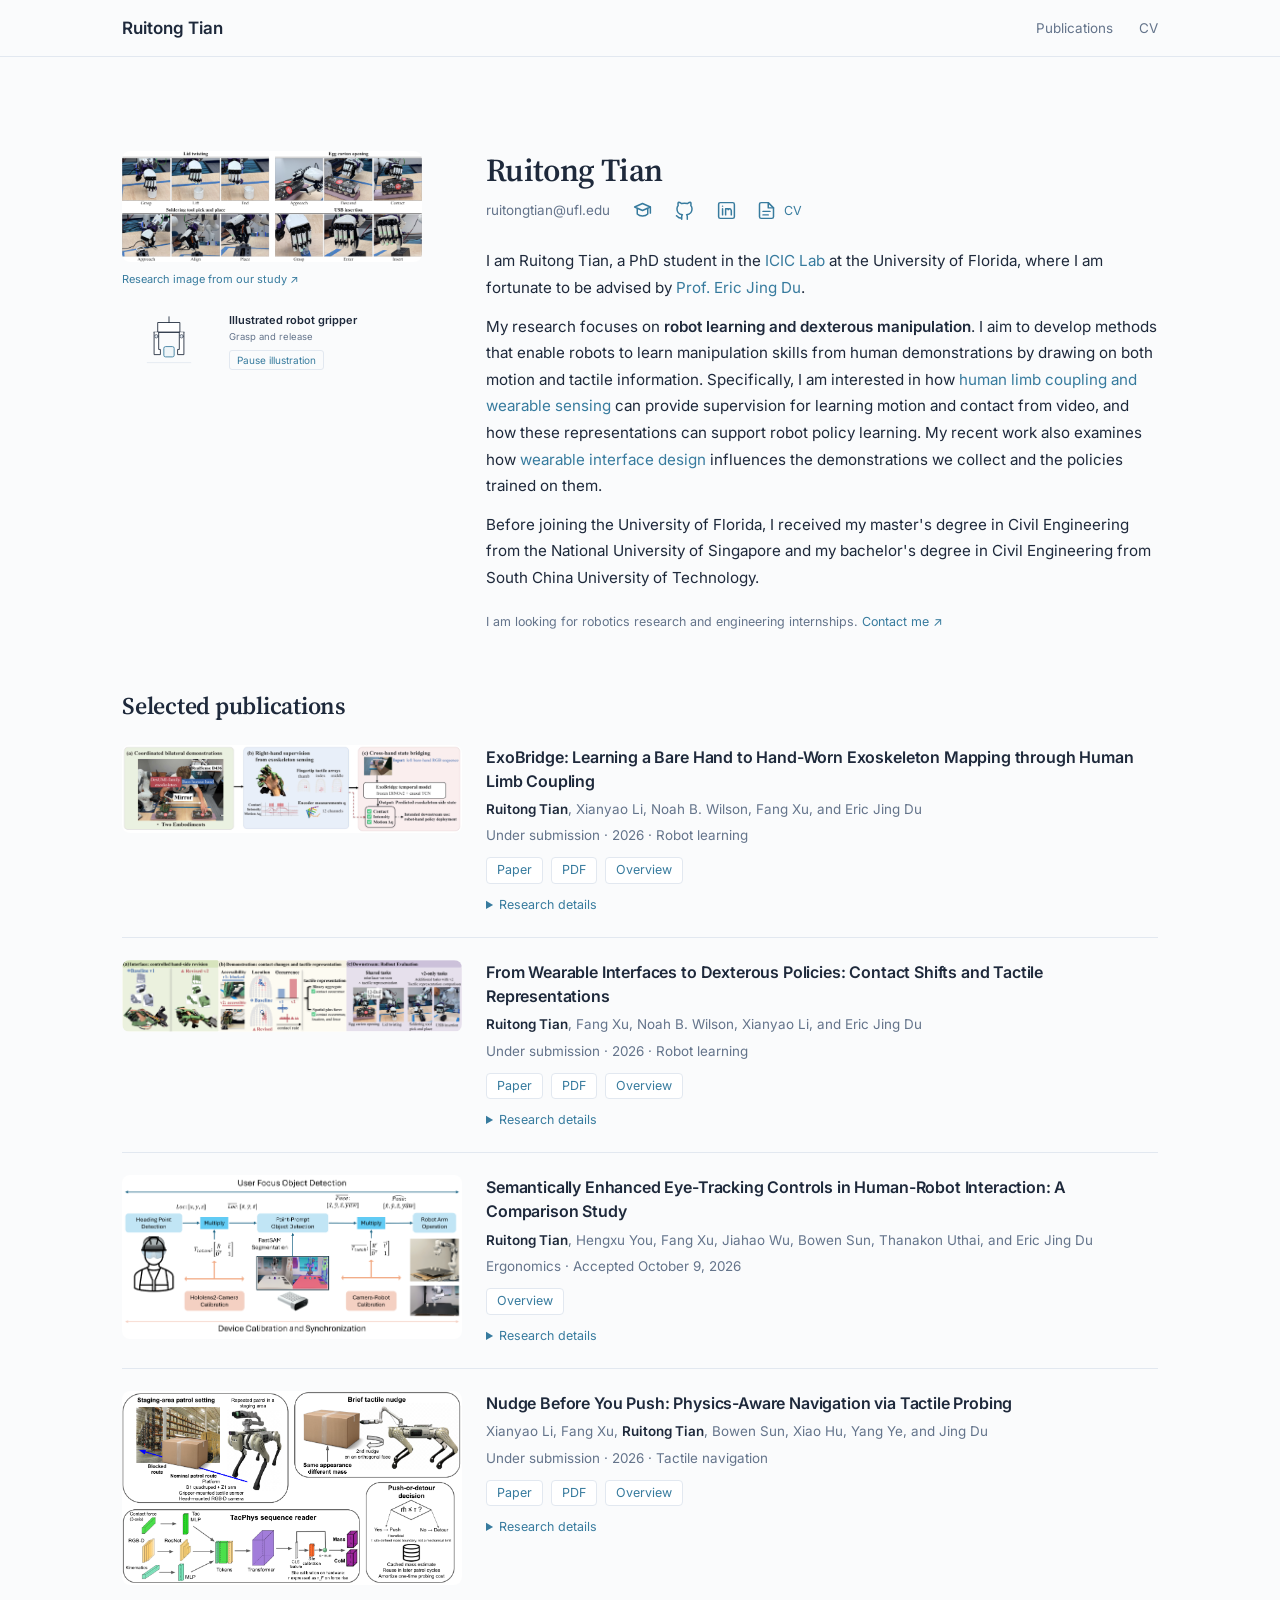
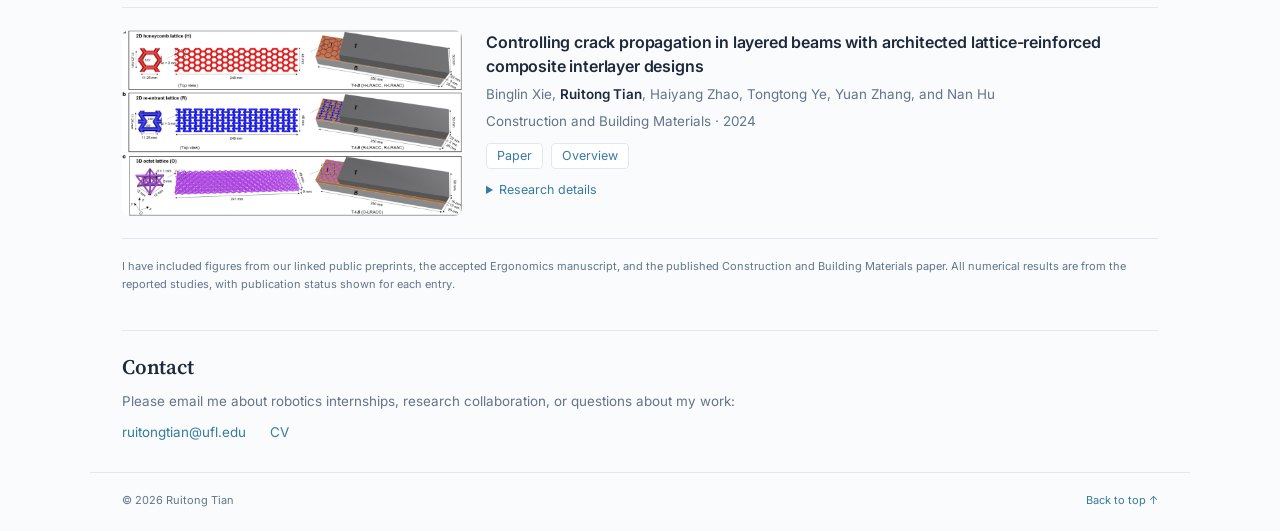
==== index.html @ b621cc22 "Adopt compact academic profile and publication layout" ====
<!doctype html>
<html lang="en">
<head>
  <meta charset="utf-8"><meta name="viewport" content="width=device-width, initial-scale=1">
  <meta name="description" content="I am Ruitong Tian, a PhD student at the University of Florida researching robot learning and dexterous manipulation from human demonstrations and tactile information.">
  <meta name="theme-color" content="#fafbfc"><meta property="og:title" content="Ruitong Tian | Dexterous Robotics"><meta property="og:description" content="I study robot learning and dexterous manipulation using human demonstrations and tactile information."><meta property="og:type" content="website"><meta property="og:url" content="https://ruitong-tian.github.io/">
  <link rel="canonical" href="https://ruitong-tian.github.io/"><link rel="icon" href="assets/favicon.svg" type="image/svg+xml"><link rel="stylesheet" href="https://fonts.googleapis.com/css2?family=Inter:wght@300;400;500;600;700&amp;family=Source+Serif+4:ital,wght@0,400;0,600;1,400&amp;display=swap"><link rel="stylesheet" href="styles.css?v=academic-layout-4"><title>Ruitong Tian | Dexterous Robotics</title>
</head>
<body>
<a class="skip-link" href="#main">Skip to content</a>
<header class="topbar"><div class="nav-wrap"><a class="wordmark" href="#about">Ruitong Tian</a><nav aria-label="Main navigation"><a href="#research">Publications</a><a href="assets/Ruitong-Tian-CV.pdf" download="Ruitong Tian_CV.pdf" target="_blank" rel="noopener">CV</a></nav></div></header>
<main id="main" class="page-wrap">
  <section class="profile" id="about" aria-labelledby="name">
    <div class="profile-media">
      <figure class="research-image"><img src="assets/exocomfort-rollouts.png" width="840" height="311" alt="XHand on a Franka Emika arm performing four manipulation tasks in our wearable-interface study."><figcaption><a href="https://arxiv.org/html/2610.08870v1" target="_blank" rel="noopener">Research image from our study ↗</a></figcaption></figure>
      <div class="gripper-illustration" id="gripper-illustration">
      <svg viewBox="0 0 164 94" aria-hidden="true" focusable="false">
        <path class="gripper-frame" d="M63 13h38v17H63zM82 3v10M56 30h52"/>
        <g class="gripper-finger gripper-finger-left"><path d="M56 30v39h11v-9h-3V30"/><circle cx="60" cy="37" r="3"/></g>
        <g class="gripper-finger gripper-finger-right"><path d="M108 30v39H97v-9h3V30"/><circle cx="104" cy="37" r="3"/></g>
        <rect class="gripper-object" x="73" y="55" width="18" height="18" rx="3"/>
        <circle class="gripper-contact" cx="82" cy="64" r="20"/>
        <path class="gripper-ground" d="M44 83h76"/>
      </svg>
      <div class="gripper-caption"><span>Illustrated robot gripper</span><small>Grasp and release</small><button type="button" id="gripper-toggle" aria-controls="gripper-illustration" aria-pressed="false" hidden>Play illustration</button></div>
    </div>
    </div>
    <div class="profile-content">
      <h1 id="name">Ruitong Tian</h1>
      <div class="profile-contact">
      <a class="profile-email" href="mailto:ruitongtian@ufl.edu">ruitongtian@ufl.edu</a>
      <div class="profile-links" aria-label="Academic and professional profiles">
        <a href="https://scholar.google.com/citations?user=eIcq6YUAAAAJ&amp;hl=en" target="_blank" rel="noopener" aria-label="Google Scholar" title="Google Scholar"><svg viewBox="0 0 24 24" aria-hidden="true" focusable="false"><path d="M3 8l9-4 9 4-9 4-9-4z"/><path d="M6 10v6c3 3 9 3 12 0v-6M21 8v7"/></svg></a>
        <a href="https://github.com/irenetin" target="_blank" rel="noopener" aria-label="GitHub" title="GitHub"><svg viewBox="0 0 24 24" aria-hidden="true" focusable="false"><path d="M8.8 20.5c-4.2 1.1-4.2-2-6-2.4M15.2 22v-3.1c0-.9-.3-1.6-.8-2 3-.3 6.2-1.5 6.2-6.8 0-1.5-.5-2.7-1.4-3.7.1-.4.6-1.9-.1-3.7 0 0-1.1-.4-3.8 1.4a13 13 0 0 0-6.6 0C6 2.3 4.9 2.7 4.9 2.7c-.7 1.8-.2 3.3-.1 3.7C3.9 7.4 3.4 8.6 3.4 10.1c0 5.3 3.2 6.5 6.2 6.8-.4.4-.7 1-.8 1.7V22"/></svg></a>
        <a href="https://www.linkedin.com/in/ruitong-tian-76686729b/en" target="_blank" rel="noopener" aria-label="LinkedIn" title="LinkedIn"><svg viewBox="0 0 24 24" aria-hidden="true" focusable="false"><rect x="3" y="3" width="18" height="18" rx="2"/><path d="M7.5 10v7M7.5 7h.01M11 17v-7h3v1.1c.5-.9 2.6-1.8 3.3.3.2.5.2 1 .2 1.6v4"/></svg></a>
        <a class="profile-cv" href="assets/Ruitong-Tian-CV.pdf" download="Ruitong Tian_CV.pdf" target="_blank" rel="noopener" aria-label="Download curriculum vitae" title="Download CV"><svg viewBox="0 0 24 24" aria-hidden="true" focusable="false"><path d="M14 3H6a2 2 0 0 0-2 2v14a2 2 0 0 0 2 2h12a2 2 0 0 0 2-2V9z"/><path d="M14 3v6h6M8 13h8M8 17h6"/></svg><span>CV</span></a>
      </div>
      </div>
      <div class="biography">
      <p>I am Ruitong Tian, a PhD student in the <a href="https://faculty.eng.ufl.edu/ericdu/" target="_blank" rel="noopener">ICIC Lab</a> at the University of Florida, where I am fortunate to be advised by <a href="https://faculty.eng.ufl.edu/ericdu/" target="_blank" rel="noopener">Prof. Eric Jing Du</a>.</p>
      <p>My research focuses on <strong>robot learning and dexterous manipulation</strong>. I aim to develop methods that enable robots to learn manipulation skills from human demonstrations by drawing on both motion and tactile information. Specifically, I am interested in how <a href="#paper-bridge">human limb coupling and wearable sensing</a> can provide supervision for learning motion and contact from video, and how these representations can support robot policy learning. My recent work also examines how <a href="#paper-comfort">wearable interface design</a> influences the demonstrations we collect and the policies trained on them.</p>
      <p>Before joining the University of Florida, I received my master's degree in Civil Engineering from the National University of Singapore and my bachelor's degree in Civil Engineering from South China University of Technology.</p>
      </div>
      <p class="opportunity">I am looking for robotics research and engineering internships. <a href="mailto:ruitongtian@ufl.edu">Contact me ↗</a></p>
    </div>
  </section>
  <section class="research" id="research" aria-labelledby="research-title">
    <h2 id="research-title">Selected publications</h2>
    <div class="paper-list" id="publications">
    <article class="paper" id="paper-bridge" aria-labelledby="bridge-title">
      <div class="paper-visual"><a href="https://arxiv.org/html/2610.07692v1" target="_blank" rel="noopener" aria-label="Read the ExoBridge paper"><img src="assets/exobridge-overview.png" width="860" height="225" alt="ExoBridge pairs bare-hand RGB video with sensorized exoskeleton measurements to predict motion and tactile state." loading="lazy"></a></div>
      <div class="paper-body">
        <h3 id="bridge-title"><a href="https://arxiv.org/abs/2610.07692" target="_blank" rel="noopener">ExoBridge: Learning a Bare Hand to Hand-Worn Exoskeleton Mapping through Human Limb Coupling</a></h3>
        <p class="authors"><strong>Ruitong Tian</strong>, Xianyao Li, Noah B. Wilson, Fang Xu, and Eric Jing Du</p>
        <p class="paper-status">Under submission · 2026 · Robot learning</p>
        <div class="paper-links"><a href="https://arxiv.org/abs/2610.07692" target="_blank" rel="noopener">Paper</a><a href="https://arxiv.org/pdf/2610.07692" target="_blank" rel="noopener">PDF</a><a href="https://arxiv.org/html/2610.07692v1" target="_blank" rel="noopener">Overview</a></div>
        <details class="paper-details"><summary>Research details</summary><div class="detail-copy"><p>We use paired bimanual demonstrations to connect bare-hand RGB video with the motion and tactile state measured by a sensorized exoskeleton.</p><p class="result">Our dataset contains <strong>1,215 demonstrations</strong> across four tasks. On held-out collection sessions, we achieve <strong>0.916 contact AUROC</strong>.</p><p>We train a temporal visual model to predict contact, tactile intensity, and relative encoder motion from video alone. We combine MediaPipe hand crops, frozen DINOv2 visual features, and causal temporal convolutions, and evaluate across four manipulation tasks with collection sessions kept separate.</p></div></details>
      </div>
    </article>
    <article class="paper" id="paper-comfort" aria-labelledby="comfort-title">
      <div class="paper-visual"><a href="assets/exocomfort-overview.png" target="_blank" rel="noopener" aria-label="View Figure 1 from From Wearable Interfaces to Dexterous Policies: Contact Shifts and Tactile Representations"><img src="assets/exocomfort-overview.png" width="2800" height="593" alt="Figure 1 from From Wearable Interfaces to Dexterous Policies: Contact Shifts and Tactile Representations: controlled wearable-interface revision, changes in contact and tactile representation, and downstream robot-rollout evaluation." loading="lazy"></a></div>
      <div class="paper-body">
        <h3 id="comfort-title"><a href="https://arxiv.org/abs/2610.08870" target="_blank" rel="noopener">From Wearable Interfaces to Dexterous Policies: Contact Shifts and Tactile Representations</a></h3>
        <p class="authors"><strong>Ruitong Tian</strong>, Fang Xu, Noah B. Wilson, Xianyao Li, and Eric Jing Du</p>
        <p class="paper-status">Under submission · 2026 · Robot learning</p>
        <div class="paper-links"><a href="https://arxiv.org/abs/2610.08870" target="_blank" rel="noopener">Paper</a><a href="https://arxiv.org/pdf/2610.08870" target="_blank" rel="noopener">PDF</a><a href="https://arxiv.org/html/2610.08870v1" target="_blank" rel="noopener">Overview</a></div>
        <details class="paper-details"><summary>Research details</summary><div class="detail-copy"><p>We study how wearable-interface geometry changes the tactile interactions captured in human demonstrations, and how the choice of tactile representation affects the manipulation policies learned from those demonstrations.</p><p class="result">We evaluate policies on a <strong>12-DoF XHand + Franka Emika</strong>. With richer tactile inputs, pooled policy success increases from <strong>35%</strong> to <strong>52%</strong>.</p><p>We collect wearable demonstrations, compare tactile representations, and train Diffusion Policy. We compare binary aggregate contact with spatial-plus-force tactile inputs, deploying both on a 12-DoF XHand mounted on a Franka Emika arm.</p></div></details>
      </div>
    </article>
    <article class="paper" id="paper-hri" aria-labelledby="hri-title">
      <div class="paper-visual"><a href="assets/ergonomics-overview.html" target="_blank" rel="noopener" aria-label="View the full system overview figure from the accepted Ergonomics paper"><img src="assets/ergonomics-overview.png" width="1430" height="688" alt="Eye-tracking control architecture connects heading-point detection, point-prompt object detection, and robot-arm operation, with HoloLens2-camera and camera-robot calibration." loading="lazy"></a></div>
      <div class="paper-body">
        <h3 id="hri-title">Semantically Enhanced Eye-Tracking Controls in Human-Robot Interaction: A Comparison Study</h3>
        <p class="authors"><strong>Ruitong Tian</strong>, Hengxu You, Fang Xu, Jiahao Wu, Bowen Sun, Thanakon Uthai, and Eric Jing Du</p>
        <p class="paper-status accepted">Ergonomics · Accepted October 9, 2026</p>
        <div class="paper-links"><a href="assets/ergonomics-overview.html" target="_blank" rel="noopener">Overview</a></div>
        <details class="paper-details"><summary>Research details</summary><div class="detail-copy"><p>We compare gaze, voice, and hand-gesture control of a Franka Emika arm with HoloLens 2 in a 30-participant within-subject study.</p><p class="result">We find a mean completion time <strong>per step</strong> of <strong>17.10 s with gaze</strong>, compared with <strong>32.78 s with hand gesture</strong>.</p><p>We combine FastSAM segmentation with Azure Kinect RGB-D target localization in the semantic gaze and voice interfaces, and evaluate task performance, gaze behavior, and NASA-TLX workload. I contributed to methodology, investigation, data curation, formal analysis, and writing.</p></div></details>
      </div>
    </article>
    <article class="paper" id="paper-nudge" aria-labelledby="nudge-title">
      <div class="paper-visual"><a href="assets/nudge-overview.png" target="_blank" rel="noopener" aria-label="View the full TANav tactile-navigation overview figure"><img src="assets/nudge-overview.png" width="1073" height="613" alt="TANav overview shows tactile probing by a B1+Z1 robot, TacPhys force-sequence reading, and push-or-detour planning with reusable observations." loading="lazy"></a></div>
      <div class="paper-body">
        <h3 id="nudge-title"><a href="https://arxiv.org/abs/2610.04924" target="_blank" rel="noopener">Nudge Before You Push: Physics-Aware Navigation via Tactile Probing</a></h3>
        <p class="authors">Xianyao Li, Fang Xu, <strong>Ruitong Tian</strong>, Bowen Sun, Xiao Hu, Yang Ye, and Jing Du</p>
        <p class="paper-status">Under submission · 2026 · Tactile navigation</p>
        <div class="paper-links"><a href="https://arxiv.org/abs/2610.04924" target="_blank" rel="noopener">Paper</a><a href="https://arxiv.org/pdf/2610.04924" target="_blank" rel="noopener">PDF</a><a href="https://arxiv.org/html/2610.04924v1" target="_blank" rel="noopener">Overview</a></div>
        <details class="paper-details"><summary>Research details</summary><div class="detail-copy"><p>We use a brief nudge to probe obstructing containers. In TANav, TacPhys reads the resulting force sequences to estimate container mass and inform whether to push or detour.</p><p class="result">In <strong>simulation</strong>, we reduce missed pushes from <strong>28.7%</strong> with mean peak force to <strong>5.5%</strong> with TacPhys at comparable low-risk operating points.</p><p>We evaluate repeated-patrol planning in simulation. In separate hardware studies, we assess offline mass transfer and calibration: the calibrated boundary yields 93.5% pooled offline accuracy. A distinct raw-peak rule gives 15 of 20 correct online decisions on unseen boxes.</p></div></details>
      </div>
    </article>
    <article class="paper" id="paper-lattice" aria-labelledby="lattice-title">
      <div class="paper-visual"><a href="assets/lattice-composite-figure-1.png" target="_blank" rel="noopener" aria-label="View the full lattice-reinforced composite figure from Construction and Building Materials"><img src="assets/lattice-composite-figure-1.png" width="2000" height="1092" alt="Figure 1 shows honeycomb, re-entrant, and octet lattice-reinforced composite interlayers embedded in layered beam structures." loading="lazy"></a></div>
      <div class="paper-body">
        <h3 id="lattice-title">Controlling crack propagation in layered beams with architected lattice-reinforced composite interlayer designs</h3>
        <p class="authors">Binglin Xie, <strong>Ruitong Tian</strong>, Haiyang Zhao, Tongtong Ye, Yuan Zhang, and Nan Hu</p>
        <p class="paper-status">Construction and Building Materials · 2024</p>
        <div class="paper-links"><a href="https://doi.org/10.1016/j.conbuildmat.2024.136174" target="_blank" rel="noopener">Paper</a><a href="assets/lattice-composite-figure-1.png" target="_blank" rel="noopener">Overview</a></div>
        <details class="paper-details"><summary>Research details</summary><div class="detail-copy"><p>In this earlier work, we study crack propagation in layered beams with architected lattice-reinforced composite interlayers, combining mechanical design with computational and experimental characterization.</p></div></details>
      </div>
    </article>
    </div>
    <p class="source-note">I have included figures from our linked public preprints, the accepted Ergonomics manuscript, and the published Construction and Building Materials paper. All numerical results are from the reported studies, with publication status shown for each entry.</p>
  </section>
  <section class="contact" id="contact" aria-labelledby="contact-title"><h2 id="contact-title">Contact</h2><p>Please email me about robotics internships, research collaboration, or questions about my work:</p><div class="contact-links"><a href="mailto:ruitongtian@ufl.edu">ruitongtian@ufl.edu</a><a href="assets/Ruitong-Tian-CV.pdf" download="Ruitong Tian_CV.pdf" target="_blank" rel="noopener">CV</a></div></section>
</main>
<footer class="page-wrap"><span>© 2026 Ruitong Tian</span><a href="#about">Back to top ↑</a></footer>
<script src="script.js?v=academic-layout-4" defer></script>
</body></html>
---- styles.css ----
/* Restrained academic profile: owner content, measured reference type scale. */
:root{--paper:#fafbfc;--ink:#1e293b;--muted:#64748b;--accent:#377b9e;--line:#e2e8f0;--serif:'Source Serif 4',Georgia,serif;--sans:Inter,-apple-system,BlinkMacSystemFont,'Segoe UI',Arial,sans-serif}
*{box-sizing:border-box}
html{scroll-behavior:smooth;scroll-padding-top:84px}
body{margin:0;background:var(--paper);color:var(--ink);font:16px/1.7 var(--sans)}
a{color:var(--accent);text-decoration:none;text-underline-offset:3px}
a:hover{text-decoration:underline}
a:focus-visible,button:focus-visible,summary:focus-visible{outline:2px solid var(--accent);outline-offset:4px}
p,h1,h2,h3,figure{margin-top:0}
img{display:block;max-width:100%;height:auto}
svg{display:block}
strong{font-weight:600}
.page-wrap,.nav-wrap{max-width:1100px;padding-left:32px;padding-right:32px;margin:0 auto}
.skip-link{position:absolute;top:-80px;left:20px;padding:8px 12px;background:white;z-index:30}
.skip-link:focus{top:10px}
.topbar{position:sticky;top:0;z-index:10;background:rgba(250,251,252,.98);border-bottom:1px solid var(--line)}
.nav-wrap{height:56px;display:flex;justify-content:space-between;align-items:center;gap:24px}
.wordmark{font-size:17px;font-weight:600;color:var(--ink)}
nav{display:flex;gap:26px;align-items:center;font-size:13.44px}
nav a{color:var(--muted)}
nav a.active{color:var(--accent);text-decoration:underline}
.profile{display:grid;grid-template-columns:300px minmax(0,1fr);gap:64px;padding:94px 0 48px;align-items:start}
.profile-media{width:100%;max-width:300px}
.research-image{margin:0}
.research-image img{width:100%;border-radius:8px;background:white}
.research-image figcaption{font-size:11px;line-height:1.5;margin-top:9px;color:var(--muted)}
h1{font:600 32px/1.2 var(--serif);letter-spacing:-.64px;margin-bottom:6px}
.profile-email{font-size:13.44px;color:var(--muted)}
.profile-contact{display:flex;align-items:center;gap:20px;margin:7px 0 24px}
.profile-links{display:flex;align-items:center;gap:18px;margin:0}
.profile-links a{display:inline-flex;align-items:center;justify-content:center;gap:7px;min-width:24px;min-height:28px}
.profile-links svg{width:21px;height:21px;fill:none;stroke:currentColor;stroke-width:1.7;stroke-linecap:round;stroke-linejoin:round}
.profile-links a:hover{color:var(--ink);text-decoration:none}
.profile-cv span{font-size:12.48px}
.biography p{font-size:15.2px;line-height:1.75;margin-bottom:12px}
.biography p:last-child{margin-bottom:0}
.opportunity{font-size:12.48px;line-height:1.7;color:var(--muted);margin:19px 0 0}
.research{padding:12px 0 0;scroll-margin-top:84px}
h2{font:600 24px/1.2 var(--serif);letter-spacing:-.24px;margin-bottom:24px}
.paper{display:grid;grid-template-columns:340px minmax(0,1fr);gap:24px;padding:22px 0;border-bottom:1px solid var(--line);scroll-margin-top:84px}
.paper:first-child{padding-top:0}
.paper-visual{align-self:start}
.paper-visual>a{display:block}
.paper-visual img{width:100%;border-radius:8px;background:white}
.paper-body h3{font-size:16px;line-height:1.5;font-weight:600;letter-spacing:-.16px;margin-bottom:6.4px}
.paper-body h3 a{color:var(--ink)}
.authors{font-size:13.44px;line-height:1.6;color:var(--muted);margin-bottom:4px}
.authors strong{color:var(--ink)}
.paper-status{font-size:13.44px;line-height:1.7;color:var(--muted);margin-bottom:10px}
.paper-links{display:flex;flex-wrap:wrap;gap:8px;margin-bottom:11px}
.paper-links a{font-size:12.48px;line-height:1.5;border:1px solid var(--line);border-radius:4px;padding:3px 10px;background:#fff}
.paper-links a:hover{background:#eef5f8;text-decoration:none;border-color:#bccfdc}
.paper-details summary{font-size:12.48px;color:var(--accent);cursor:pointer;line-height:1.6}
.detail-copy{padding-top:12px}
.detail-copy p{font-size:13.44px;line-height:1.7;color:var(--ink);margin-bottom:10px}
.detail-copy p:last-child{margin-bottom:0}
.source-note{font-size:11px;line-height:1.7;color:var(--muted);margin:18px 0 0}
.contact{border-top:1px solid var(--line);margin-top:36px;padding:24px 0 28px}
.contact h2{font-size:20.8px;margin-bottom:10px}
.contact p{font-size:13.44px;color:var(--muted);margin-bottom:8px}
.contact-links{display:flex;flex-wrap:wrap;gap:24px;font-size:13.44px}
footer{border-top:1px solid var(--line);padding-top:18px!important;padding-bottom:22px!important;display:flex;justify-content:space-between;gap:20px;font-size:11px;color:var(--muted)}
/* A small illustration, separate from the authentic research image. */
.gripper-illustration{display:flex;gap:13px;align-items:center;margin-top:24px}
.gripper-illustration>svg{width:94px;height:60px;flex:0 0 94px;overflow:visible}
.gripper-frame,.gripper-finger{fill:#fff;stroke:var(--ink);stroke-width:1.5;stroke-linecap:round;stroke-linejoin:round}
.gripper-finger circle{fill:var(--line);stroke-width:1}
.gripper-object{fill:#eff5f8;stroke:var(--accent);stroke-width:1.5}
.gripper-ground{fill:none;stroke:var(--line);stroke-width:1.5;stroke-linecap:round}
.gripper-contact{fill:none;stroke:var(--accent);stroke-width:1;stroke-dasharray:2 4;opacity:0}
.gripper-caption>span{display:block;font-size:11px;font-weight:600;line-height:1.5}
.gripper-caption small{display:block;font-size:9.5px;color:var(--muted);line-height:1.5;margin-top:2px}
.gripper-caption button{font:10px var(--sans);color:var(--accent);background:transparent;border:1px solid var(--line);border-radius:3px;padding:3px 7px;margin-top:6px;cursor:pointer}
.gripper-caption button[hidden]{display:none}
.gripper-caption button:disabled{color:var(--muted);cursor:default}
.gripper-illustration.motion-enabled .gripper-finger-left{animation:gripper-close-left 6s ease-in-out infinite}
.gripper-illustration.motion-enabled .gripper-finger-right{animation:gripper-close-right 6s ease-in-out infinite}
.gripper-illustration.motion-enabled .gripper-contact{animation:gripper-touch 6s ease-in-out infinite}
.gripper-illustration.motion-paused *{animation-play-state:paused!important}
@keyframes gripper-close-left{0%,20%,90%,100%{transform:translateX(0)}40%,65%{transform:translateX(6px)}}
@keyframes gripper-close-right{0%,20%,90%,100%{transform:translateX(0)}40%,65%{transform:translateX(-6px)}}
@keyframes gripper-touch{0%,28%,80%,100%{opacity:0}43%,63%{opacity:.65}}
@media(max-width:950px){.profile{grid-template-columns:260px minmax(0,1fr);gap:40px}.paper{grid-template-columns:280px minmax(0,1fr)}}
@media(max-width:760px){.page-wrap,.nav-wrap{padding-left:20px;padding-right:20px}.nav-wrap{height:56px}.wordmark{font-size:16px}nav{font-size:12.48px;gap:20px}.profile{grid-template-columns:1fr;gap:28px;padding:32px 0 36px}.profile-media{width:min(300px,100%);margin:0 auto}.profile-content{min-width:0}h1{font-size:25.6px;letter-spacing:-.512px}.profile-contact{flex-wrap:wrap;gap:8px 18px;margin:8px 0 22px}.biography p{font-size:15.2px}.opportunity{font-size:12px}.research{padding-top:6px}h2{font-size:20.8px;margin-bottom:20px}.paper{grid-template-columns:1fr;gap:16px;padding:22px 0}.paper-visual{width:100%;max-width:340px}.paper-body h3{font-size:15.2px}.authors,.paper-status{font-size:13.44px}.paper-links a,.paper-details summary{font-size:12.48px}.source-note{font-size:11px}.contact{margin-top:28px;padding-top:22px}.contact p,.contact-links{font-size:13.44px}footer{font-size:10px}}
@media(prefers-reduced-motion:reduce){html{scroll-behavior:auto}.gripper-illustration *{animation:none!important}}
@media print{.topbar,.skip-link,.gripper-illustration,.opportunity,footer{display:none}.page-wrap{padding:0}.profile{padding:0 0 28px;gap:24px;grid-template-columns:220px 1fr}.paper{break-inside:avoid;grid-template-columns:240px 1fr}.paper-links a{padding:0;border:0;background:none}.contact{margin-top:24px}}
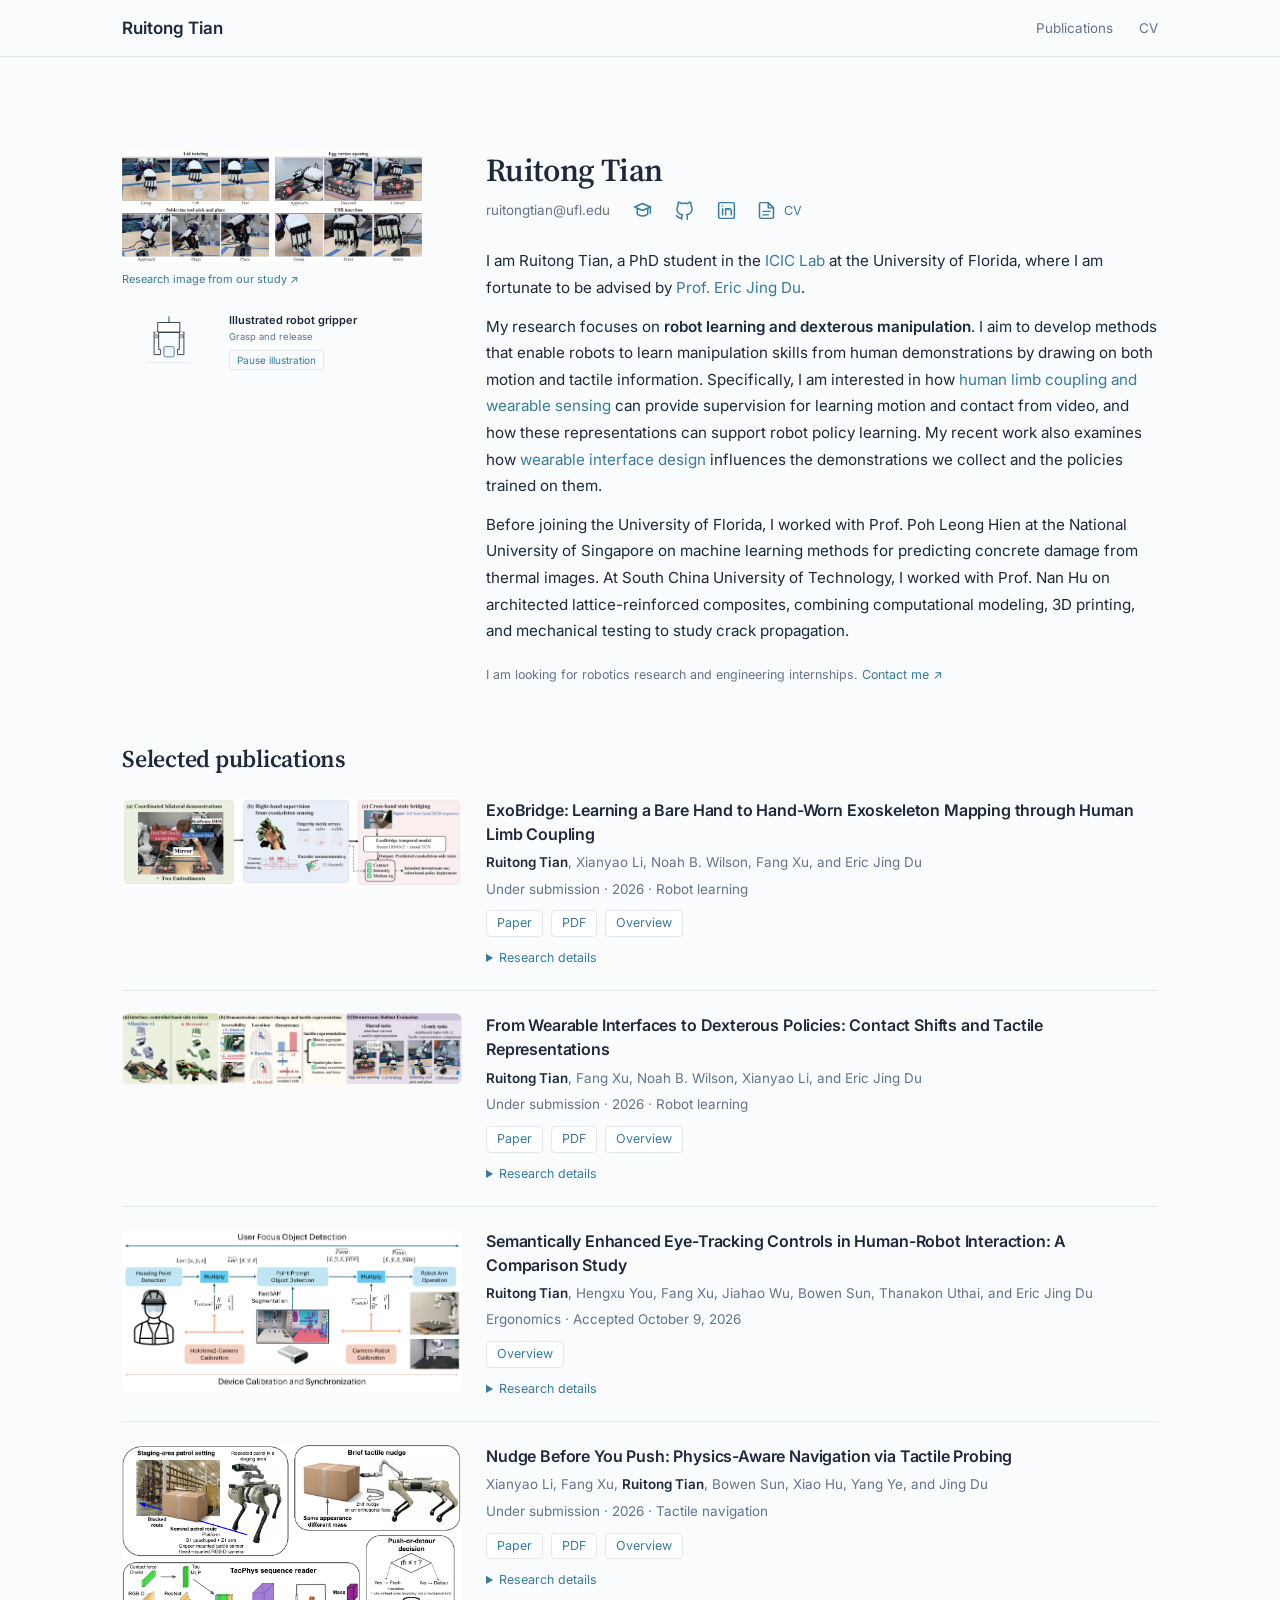
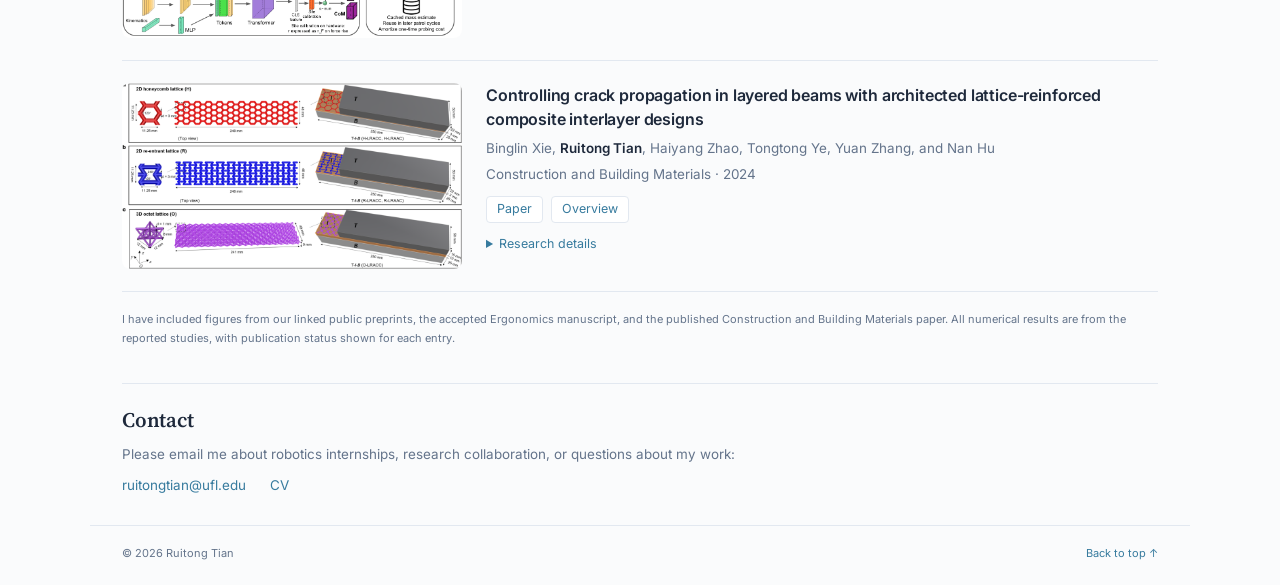
==== commit 0fa06771: "Describe prior research with NUS and SCUT advisors" ====
--- a/index.html
+++ b/index.html
@@ -39,7 +39,7 @@
       <div class="biography">
       <p>I am Ruitong Tian, a PhD student in the <a href="https://faculty.eng.ufl.edu/ericdu/" target="_blank" rel="noopener">ICIC Lab</a> at the University of Florida, where I am fortunate to be advised by <a href="https://faculty.eng.ufl.edu/ericdu/" target="_blank" rel="noopener">Prof. Eric Jing Du</a>.</p>
       <p>My research focuses on <strong>robot learning and dexterous manipulation</strong>. I aim to develop methods that enable robots to learn manipulation skills from human demonstrations by drawing on both motion and tactile information. Specifically, I am interested in how <a href="#paper-bridge">human limb coupling and wearable sensing</a> can provide supervision for learning motion and contact from video, and how these representations can support robot policy learning. My recent work also examines how <a href="#paper-comfort">wearable interface design</a> influences the demonstrations we collect and the policies trained on them.</p>
-      <p>Before joining the University of Florida, I received my master's degree in Civil Engineering from the National University of Singapore and my bachelor's degree in Civil Engineering from South China University of Technology.</p>
+      <p>Before joining the University of Florida, I worked with Prof. Poh Leong Hien at the National University of Singapore on machine learning methods for predicting concrete damage from thermal images. At South China University of Technology, I worked with Prof. Nan Hu on architected lattice-reinforced composites, combining computational modeling, 3D printing, and mechanical testing to study crack propagation.</p>
       </div>
       <p class="opportunity">I am looking for robotics research and engineering internships. <a href="mailto:ruitongtian@ufl.edu">Contact me ↗</a></p>
     </div>
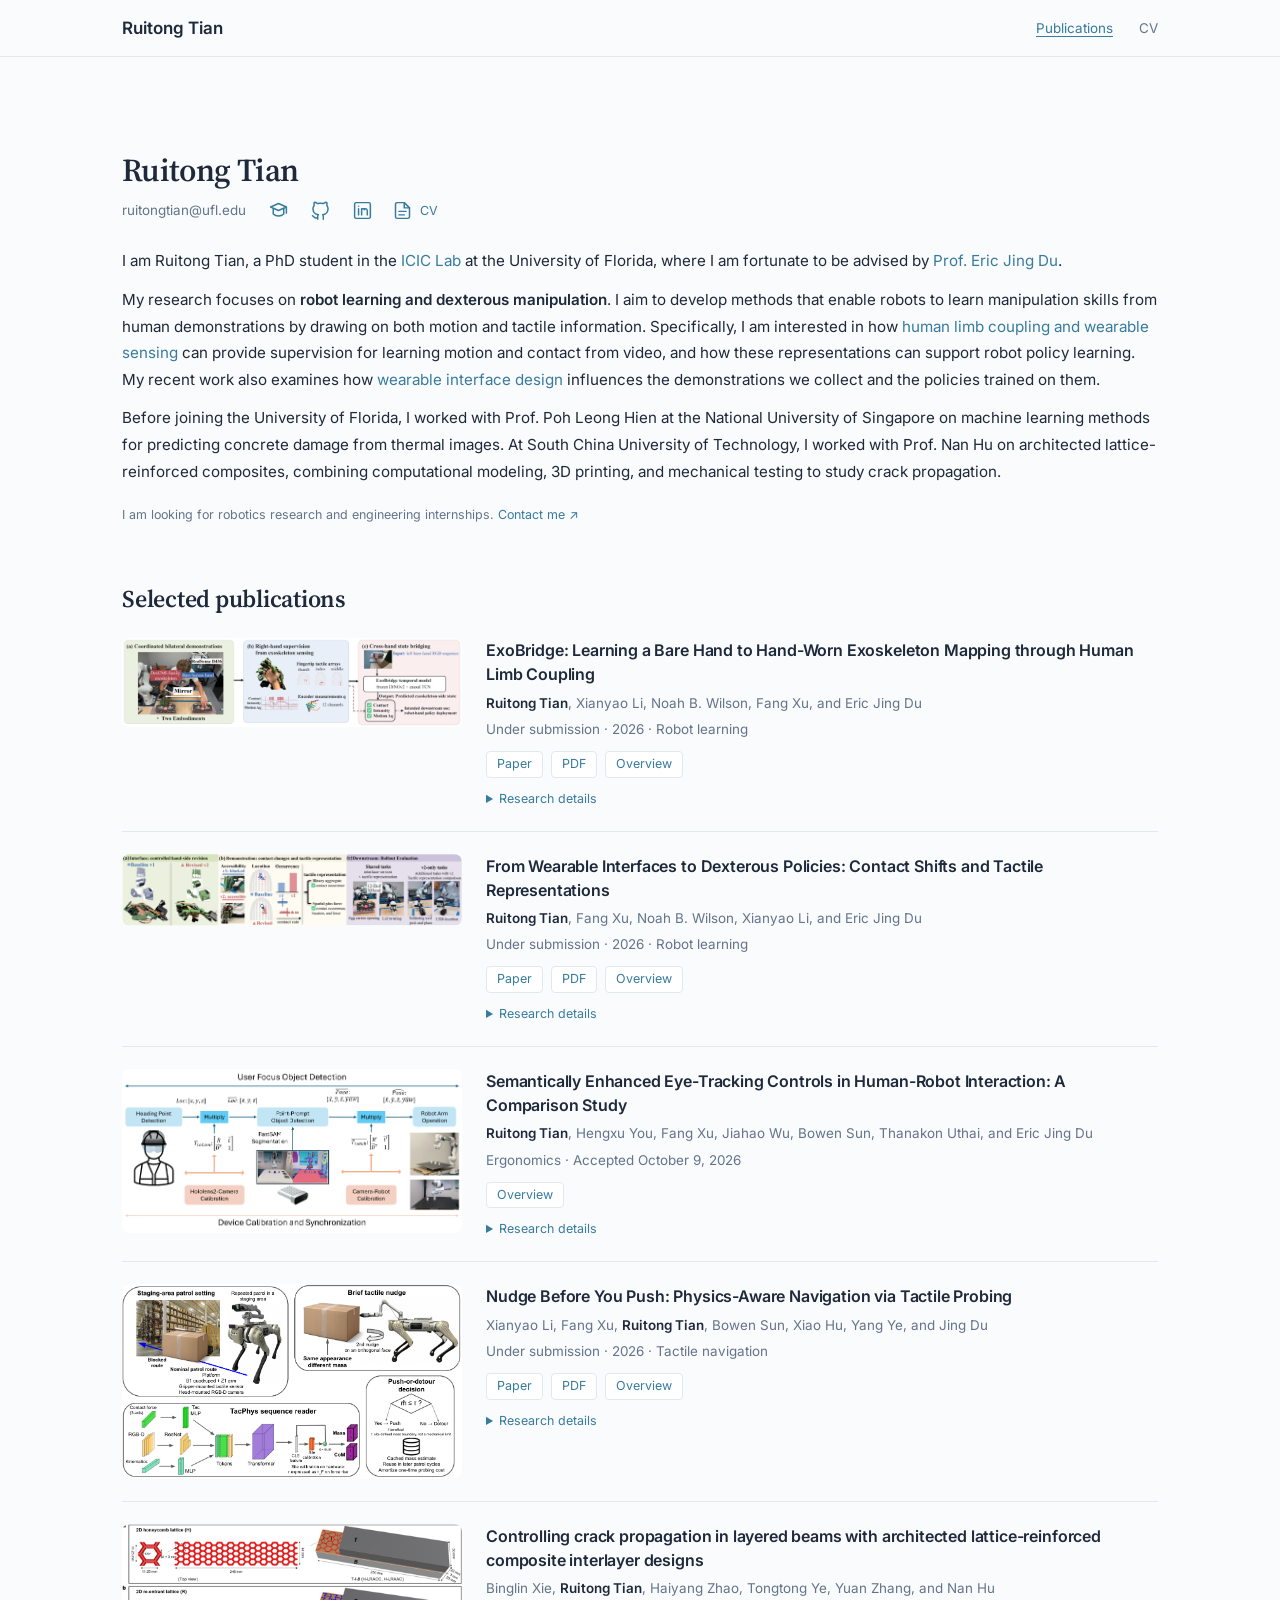
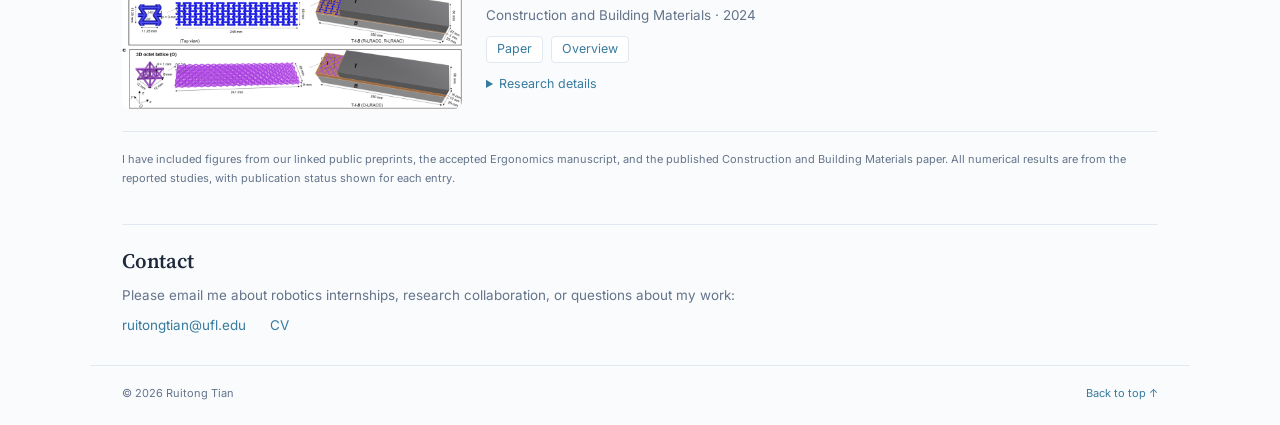
==== commit a316e04e: "Remove profile research image and gripper illustration" ====
--- a/index.html
+++ b/index.html
@@ -4,27 +4,13 @@
   <meta charset="utf-8"><meta name="viewport" content="width=device-width, initial-scale=1">
   <meta name="description" content="I am Ruitong Tian, a PhD student at the University of Florida researching robot learning and dexterous manipulation from human demonstrations and tactile information.">
   <meta name="theme-color" content="#fafbfc"><meta property="og:title" content="Ruitong Tian | Dexterous Robotics"><meta property="og:description" content="I study robot learning and dexterous manipulation using human demonstrations and tactile information."><meta property="og:type" content="website"><meta property="og:url" content="https://ruitong-tian.github.io/">
-  <link rel="canonical" href="https://ruitong-tian.github.io/"><link rel="icon" href="assets/favicon.svg" type="image/svg+xml"><link rel="stylesheet" href="https://fonts.googleapis.com/css2?family=Inter:wght@300;400;500;600;700&amp;family=Source+Serif+4:ital,wght@0,400;0,600;1,400&amp;display=swap"><link rel="stylesheet" href="styles.css?v=academic-layout-4"><title>Ruitong Tian | Dexterous Robotics</title>
+  <link rel="canonical" href="https://ruitong-tian.github.io/"><link rel="icon" href="assets/favicon.svg" type="image/svg+xml"><link rel="stylesheet" href="https://fonts.googleapis.com/css2?family=Inter:wght@300;400;500;600;700&amp;family=Source+Serif+4:ital,wght@0,400;0,600;1,400&amp;display=swap"><link rel="stylesheet" href="styles.css?v=text-profile-5"><title>Ruitong Tian | Dexterous Robotics</title>
 </head>
 <body>
 <a class="skip-link" href="#main">Skip to content</a>
 <header class="topbar"><div class="nav-wrap"><a class="wordmark" href="#about">Ruitong Tian</a><nav aria-label="Main navigation"><a href="#research">Publications</a><a href="assets/Ruitong-Tian-CV.pdf" download="Ruitong Tian_CV.pdf" target="_blank" rel="noopener">CV</a></nav></div></header>
 <main id="main" class="page-wrap">
   <section class="profile" id="about" aria-labelledby="name">
-    <div class="profile-media">
-      <figure class="research-image"><img src="assets/exocomfort-rollouts.png" width="840" height="311" alt="XHand on a Franka Emika arm performing four manipulation tasks in our wearable-interface study."><figcaption><a href="https://arxiv.org/html/2610.08870v1" target="_blank" rel="noopener">Research image from our study ↗</a></figcaption></figure>
-      <div class="gripper-illustration" id="gripper-illustration">
-      <svg viewBox="0 0 164 94" aria-hidden="true" focusable="false">
-        <path class="gripper-frame" d="M63 13h38v17H63zM82 3v10M56 30h52"/>
-        <g class="gripper-finger gripper-finger-left"><path d="M56 30v39h11v-9h-3V30"/><circle cx="60" cy="37" r="3"/></g>
-        <g class="gripper-finger gripper-finger-right"><path d="M108 30v39H97v-9h3V30"/><circle cx="104" cy="37" r="3"/></g>
-        <rect class="gripper-object" x="73" y="55" width="18" height="18" rx="3"/>
-        <circle class="gripper-contact" cx="82" cy="64" r="20"/>
-        <path class="gripper-ground" d="M44 83h76"/>
-      </svg>
-      <div class="gripper-caption"><span>Illustrated robot gripper</span><small>Grasp and release</small><button type="button" id="gripper-toggle" aria-controls="gripper-illustration" aria-pressed="false" hidden>Play illustration</button></div>
-    </div>
-    </div>
     <div class="profile-content">
       <h1 id="name">Ruitong Tian</h1>
       <div class="profile-contact">
@@ -103,5 +89,5 @@
   <section class="contact" id="contact" aria-labelledby="contact-title"><h2 id="contact-title">Contact</h2><p>Please email me about robotics internships, research collaboration, or questions about my work:</p><div class="contact-links"><a href="mailto:ruitongtian@ufl.edu">ruitongtian@ufl.edu</a><a href="assets/Ruitong-Tian-CV.pdf" download="Ruitong Tian_CV.pdf" target="_blank" rel="noopener">CV</a></div></section>
 </main>
 <footer class="page-wrap"><span>© 2026 Ruitong Tian</span><a href="#about">Back to top ↑</a></footer>
-<script src="script.js?v=academic-layout-4" defer></script>
+<script src="script.js?v=text-profile-5" defer></script>
 </body></html>
--- a/styles.css
+++ b/styles.css
@@ -19,11 +19,7 @@
 nav{display:flex;gap:26px;align-items:center;font-size:13.44px}
 nav a{color:var(--muted)}
 nav a.active{color:var(--accent);text-decoration:underline}
-.profile{display:grid;grid-template-columns:300px minmax(0,1fr);gap:64px;padding:94px 0 48px;align-items:start}
-.profile-media{width:100%;max-width:300px}
-.research-image{margin:0}
-.research-image img{width:100%;border-radius:8px;background:white}
-.research-image figcaption{font-size:11px;line-height:1.5;margin-top:9px;color:var(--muted)}
+.profile{display:block;padding:94px 0 48px}
 h1{font:600 32px/1.2 var(--serif);letter-spacing:-.64px;margin-bottom:6px}
 .profile-email{font-size:13.44px;color:var(--muted)}
 .profile-contact{display:flex;align-items:center;gap:20px;margin:7px 0 24px}
@@ -60,27 +56,7 @@
 .contact p{font-size:13.44px;color:var(--muted);margin-bottom:8px}
 .contact-links{display:flex;flex-wrap:wrap;gap:24px;font-size:13.44px}
 footer{border-top:1px solid var(--line);padding-top:18px!important;padding-bottom:22px!important;display:flex;justify-content:space-between;gap:20px;font-size:11px;color:var(--muted)}
-/* A small illustration, separate from the authentic research image. */
-.gripper-illustration{display:flex;gap:13px;align-items:center;margin-top:24px}
-.gripper-illustration>svg{width:94px;height:60px;flex:0 0 94px;overflow:visible}
-.gripper-frame,.gripper-finger{fill:#fff;stroke:var(--ink);stroke-width:1.5;stroke-linecap:round;stroke-linejoin:round}
-.gripper-finger circle{fill:var(--line);stroke-width:1}
-.gripper-object{fill:#eff5f8;stroke:var(--accent);stroke-width:1.5}
-.gripper-ground{fill:none;stroke:var(--line);stroke-width:1.5;stroke-linecap:round}
-.gripper-contact{fill:none;stroke:var(--accent);stroke-width:1;stroke-dasharray:2 4;opacity:0}
-.gripper-caption>span{display:block;font-size:11px;font-weight:600;line-height:1.5}
-.gripper-caption small{display:block;font-size:9.5px;color:var(--muted);line-height:1.5;margin-top:2px}
-.gripper-caption button{font:10px var(--sans);color:var(--accent);background:transparent;border:1px solid var(--line);border-radius:3px;padding:3px 7px;margin-top:6px;cursor:pointer}
-.gripper-caption button[hidden]{display:none}
-.gripper-caption button:disabled{color:var(--muted);cursor:default}
-.gripper-illustration.motion-enabled .gripper-finger-left{animation:gripper-close-left 6s ease-in-out infinite}
-.gripper-illustration.motion-enabled .gripper-finger-right{animation:gripper-close-right 6s ease-in-out infinite}
-.gripper-illustration.motion-enabled .gripper-contact{animation:gripper-touch 6s ease-in-out infinite}
-.gripper-illustration.motion-paused *{animation-play-state:paused!important}
-@keyframes gripper-close-left{0%,20%,90%,100%{transform:translateX(0)}40%,65%{transform:translateX(6px)}}
-@keyframes gripper-close-right{0%,20%,90%,100%{transform:translateX(0)}40%,65%{transform:translateX(-6px)}}
-@keyframes gripper-touch{0%,28%,80%,100%{opacity:0}43%,63%{opacity:.65}}
-@media(max-width:950px){.profile{grid-template-columns:260px minmax(0,1fr);gap:40px}.paper{grid-template-columns:280px minmax(0,1fr)}}
-@media(max-width:760px){.page-wrap,.nav-wrap{padding-left:20px;padding-right:20px}.nav-wrap{height:56px}.wordmark{font-size:16px}nav{font-size:12.48px;gap:20px}.profile{grid-template-columns:1fr;gap:28px;padding:32px 0 36px}.profile-media{width:min(300px,100%);margin:0 auto}.profile-content{min-width:0}h1{font-size:25.6px;letter-spacing:-.512px}.profile-contact{flex-wrap:wrap;gap:8px 18px;margin:8px 0 22px}.biography p{font-size:15.2px}.opportunity{font-size:12px}.research{padding-top:6px}h2{font-size:20.8px;margin-bottom:20px}.paper{grid-template-columns:1fr;gap:16px;padding:22px 0}.paper-visual{width:100%;max-width:340px}.paper-body h3{font-size:15.2px}.authors,.paper-status{font-size:13.44px}.paper-links a,.paper-details summary{font-size:12.48px}.source-note{font-size:11px}.contact{margin-top:28px;padding-top:22px}.contact p,.contact-links{font-size:13.44px}footer{font-size:10px}}
-@media(prefers-reduced-motion:reduce){html{scroll-behavior:auto}.gripper-illustration *{animation:none!important}}
-@media print{.topbar,.skip-link,.gripper-illustration,.opportunity,footer{display:none}.page-wrap{padding:0}.profile{padding:0 0 28px;gap:24px;grid-template-columns:220px 1fr}.paper{break-inside:avoid;grid-template-columns:240px 1fr}.paper-links a{padding:0;border:0;background:none}.contact{margin-top:24px}}
+@media(max-width:950px){.paper{grid-template-columns:280px minmax(0,1fr)}}
+@media(max-width:760px){.page-wrap,.nav-wrap{padding-left:20px;padding-right:20px}.nav-wrap{height:56px}.wordmark{font-size:16px}nav{font-size:12.48px;gap:20px}.profile{padding:32px 0 36px}.profile-content{min-width:0}h1{font-size:25.6px;letter-spacing:-.512px}.profile-contact{flex-wrap:wrap;gap:8px 18px;margin:8px 0 22px}.biography p{font-size:15.2px}.opportunity{font-size:12px}.research{padding-top:6px}h2{font-size:20.8px;margin-bottom:20px}.paper{grid-template-columns:1fr;gap:16px;padding:22px 0}.paper-visual{width:100%;max-width:340px}.paper-body h3{font-size:15.2px}.authors,.paper-status{font-size:13.44px}.paper-links a,.paper-details summary{font-size:12.48px}.source-note{font-size:11px}.contact{margin-top:28px;padding-top:22px}.contact p,.contact-links{font-size:13.44px}footer{font-size:10px}}
+@media(prefers-reduced-motion:reduce){html{scroll-behavior:auto}}
+@media print{.topbar,.skip-link,.opportunity,footer{display:none}.page-wrap{padding:0}.profile{padding:0 0 28px}.paper{break-inside:avoid;grid-template-columns:240px 1fr}.paper-links a{padding:0;border:0;background:none}.contact{margin-top:24px}}
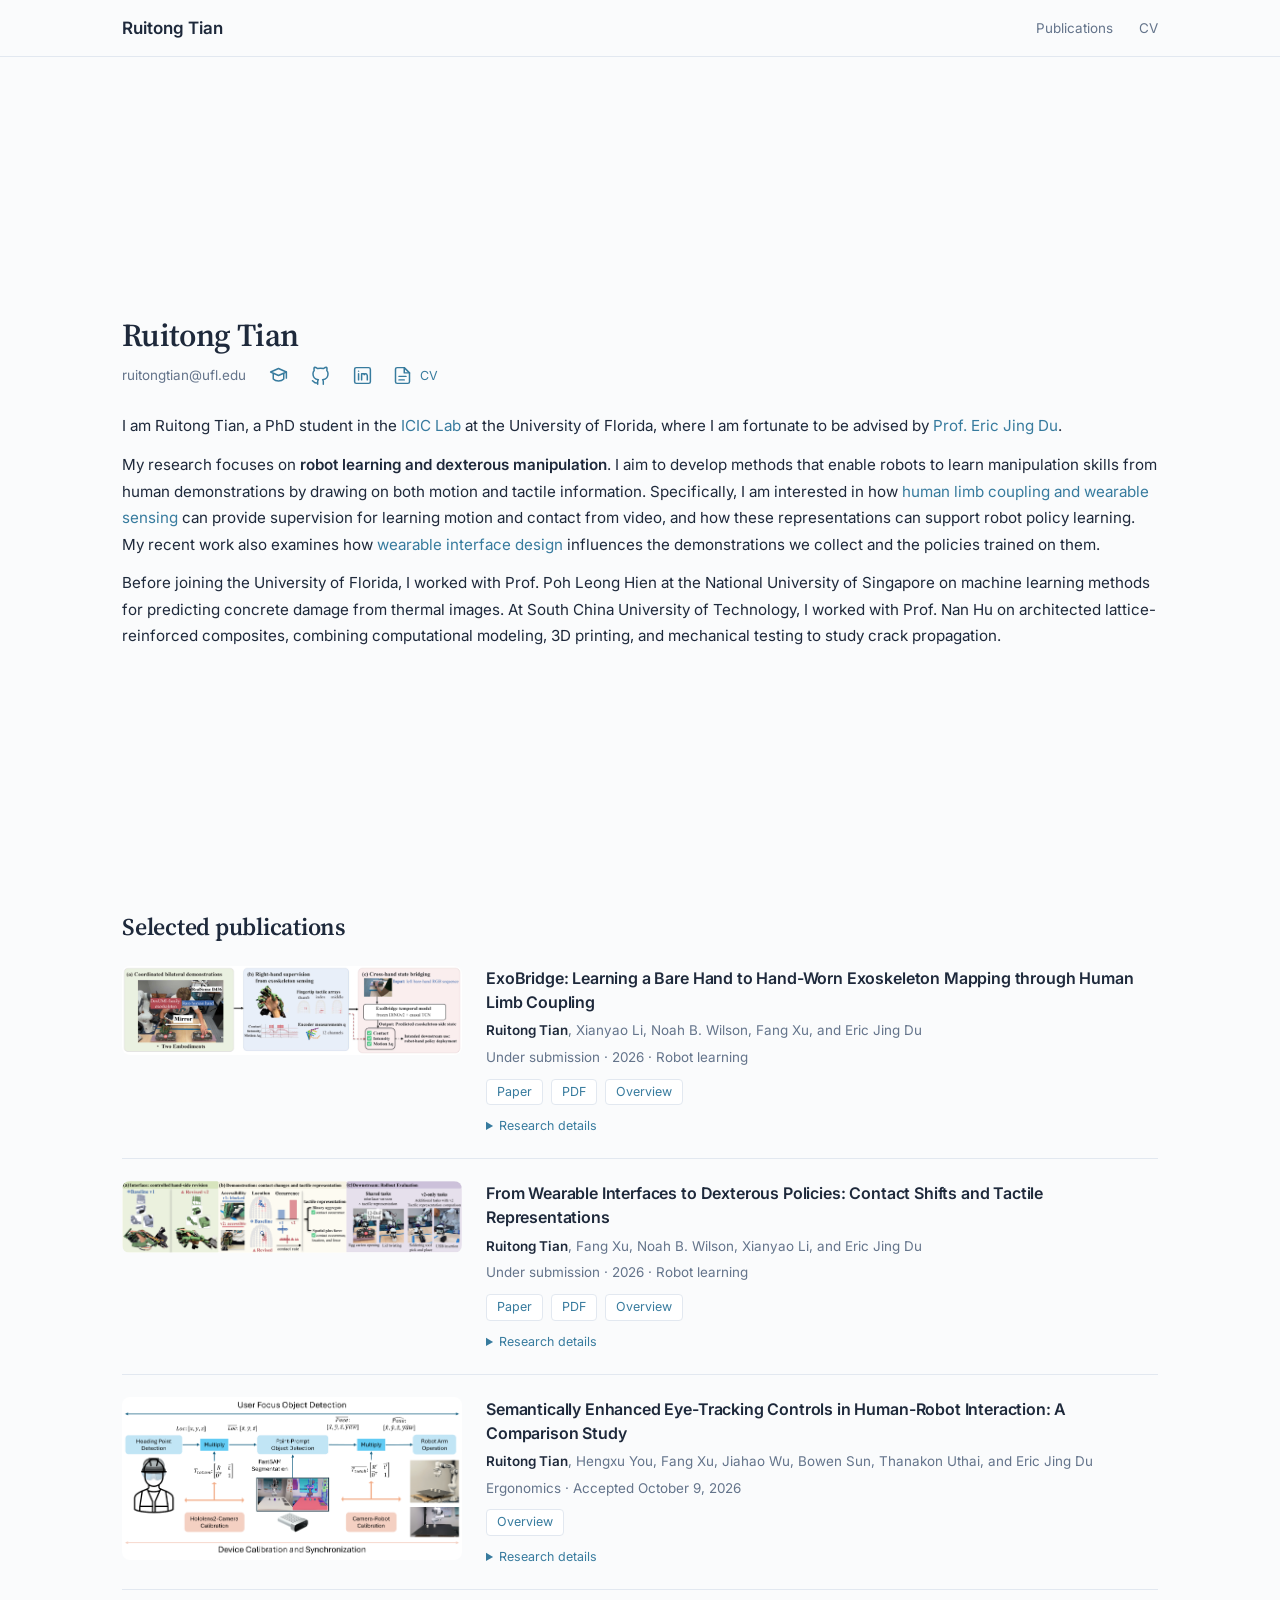
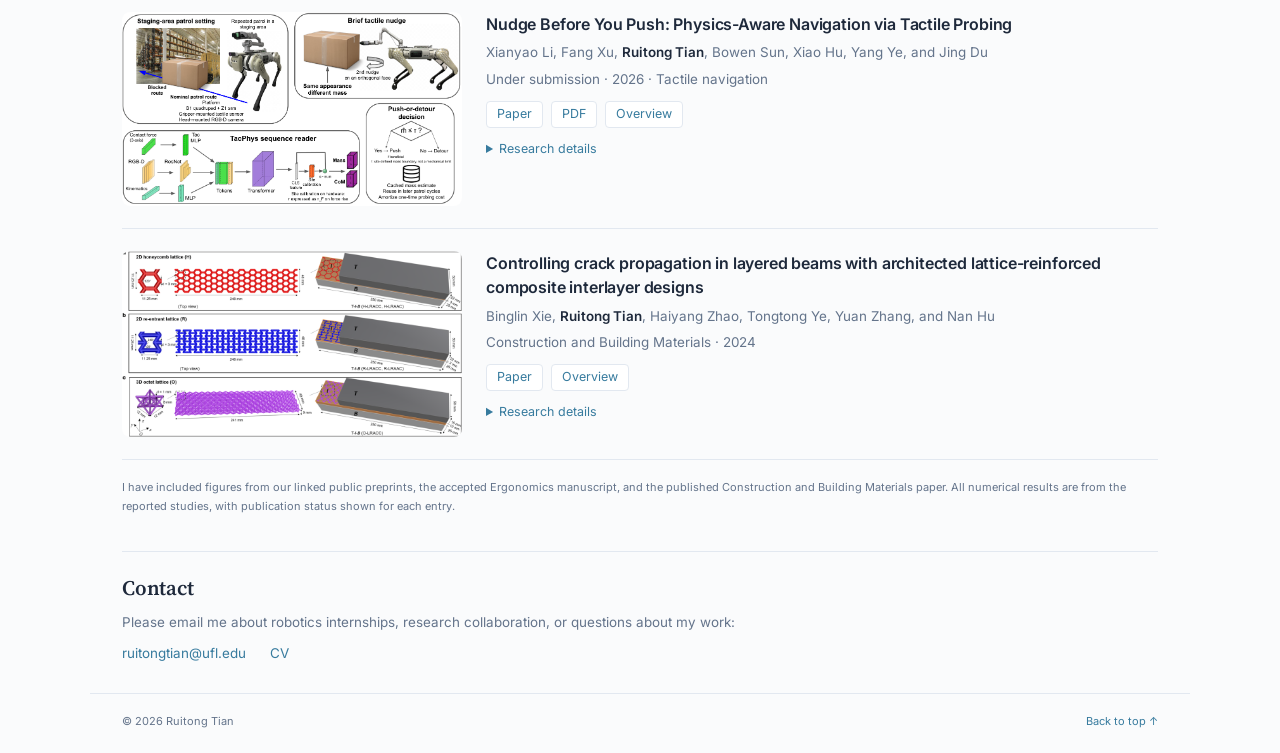
==== commit 91b32714: "Remove internship statement and reveal sections on scroll" ====
--- a/index.html
+++ b/index.html
@@ -4,7 +4,7 @@
   <meta charset="utf-8"><meta name="viewport" content="width=device-width, initial-scale=1">
   <meta name="description" content="I am Ruitong Tian, a PhD student at the University of Florida researching robot learning and dexterous manipulation from human demonstrations and tactile information.">
   <meta name="theme-color" content="#fafbfc"><meta property="og:title" content="Ruitong Tian | Dexterous Robotics"><meta property="og:description" content="I study robot learning and dexterous manipulation using human demonstrations and tactile information."><meta property="og:type" content="website"><meta property="og:url" content="https://ruitong-tian.github.io/">
-  <link rel="canonical" href="https://ruitong-tian.github.io/"><link rel="icon" href="assets/favicon.svg" type="image/svg+xml"><link rel="stylesheet" href="https://fonts.googleapis.com/css2?family=Inter:wght@300;400;500;600;700&amp;family=Source+Serif+4:ital,wght@0,400;0,600;1,400&amp;display=swap"><link rel="stylesheet" href="styles.css?v=text-profile-5"><title>Ruitong Tian | Dexterous Robotics</title>
+  <link rel="canonical" href="https://ruitong-tian.github.io/"><link rel="icon" href="assets/favicon.svg" type="image/svg+xml"><link rel="stylesheet" href="https://fonts.googleapis.com/css2?family=Inter:wght@300;400;500;600;700&amp;family=Source+Serif+4:ital,wght@0,400;0,600;1,400&amp;display=swap"><link rel="stylesheet" href="styles.css?v=scroll-reveal-6"><title>Ruitong Tian | Dexterous Robotics</title>
 </head>
 <body>
 <a class="skip-link" href="#main">Skip to content</a>
@@ -27,7 +27,6 @@
       <p>My research focuses on <strong>robot learning and dexterous manipulation</strong>. I aim to develop methods that enable robots to learn manipulation skills from human demonstrations by drawing on both motion and tactile information. Specifically, I am interested in how <a href="#paper-bridge">human limb coupling and wearable sensing</a> can provide supervision for learning motion and contact from video, and how these representations can support robot policy learning. My recent work also examines how <a href="#paper-comfort">wearable interface design</a> influences the demonstrations we collect and the policies trained on them.</p>
       <p>Before joining the University of Florida, I worked with Prof. Poh Leong Hien at the National University of Singapore on machine learning methods for predicting concrete damage from thermal images. At South China University of Technology, I worked with Prof. Nan Hu on architected lattice-reinforced composites, combining computational modeling, 3D printing, and mechanical testing to study crack propagation.</p>
       </div>
-      <p class="opportunity">I am looking for robotics research and engineering internships. <a href="mailto:ruitongtian@ufl.edu">Contact me ↗</a></p>
     </div>
   </section>
   <section class="research" id="research" aria-labelledby="research-title">
@@ -89,5 +88,5 @@
   <section class="contact" id="contact" aria-labelledby="contact-title"><h2 id="contact-title">Contact</h2><p>Please email me about robotics internships, research collaboration, or questions about my work:</p><div class="contact-links"><a href="mailto:ruitongtian@ufl.edu">ruitongtian@ufl.edu</a><a href="assets/Ruitong-Tian-CV.pdf" download="Ruitong Tian_CV.pdf" target="_blank" rel="noopener">CV</a></div></section>
 </main>
 <footer class="page-wrap"><span>© 2026 Ruitong Tian</span><a href="#about">Back to top ↑</a></footer>
-<script src="script.js?v=text-profile-5" defer></script>
+<script src="script.js?v=scroll-reveal-6" defer></script>
 </body></html>
--- a/styles.css
+++ b/styles.css
@@ -19,7 +19,7 @@
 nav{display:flex;gap:26px;align-items:center;font-size:13.44px}
 nav a{color:var(--muted)}
 nav a.active{color:var(--accent);text-decoration:underline}
-.profile{display:block;padding:94px 0 48px}
+.profile{display:flex;flex-direction:column;justify-content:center;min-height:calc(100vh - 56px);min-height:calc(100svh - 56px);padding:72px 0 64px}
 h1{font:600 32px/1.2 var(--serif);letter-spacing:-.64px;margin-bottom:6px}
 .profile-email{font-size:13.44px;color:var(--muted)}
 .profile-contact{display:flex;align-items:center;gap:20px;margin:7px 0 24px}
@@ -30,7 +30,6 @@
 .profile-cv span{font-size:12.48px}
 .biography p{font-size:15.2px;line-height:1.75;margin-bottom:12px}
 .biography p:last-child{margin-bottom:0}
-.opportunity{font-size:12.48px;line-height:1.7;color:var(--muted);margin:19px 0 0}
 .research{padding:12px 0 0;scroll-margin-top:84px}
 h2{font:600 24px/1.2 var(--serif);letter-spacing:-.24px;margin-bottom:24px}
 .paper{display:grid;grid-template-columns:340px minmax(0,1fr);gap:24px;padding:22px 0;border-bottom:1px solid var(--line);scroll-margin-top:84px}
@@ -56,7 +55,10 @@
 .contact p{font-size:13.44px;color:var(--muted);margin-bottom:8px}
 .contact-links{display:flex;flex-wrap:wrap;gap:24px;font-size:13.44px}
 footer{border-top:1px solid var(--line);padding-top:18px!important;padding-bottom:22px!important;display:flex;justify-content:space-between;gap:20px;font-size:11px;color:var(--muted)}
+[data-scroll-reveal]{transition:opacity .6s ease,transform .6s cubic-bezier(.2,.65,.3,1)}
+.reveal-pending{opacity:0;transform:translateY(22px)}
+.reveal-pending:focus-within{opacity:1;transform:none}
 @media(max-width:950px){.paper{grid-template-columns:280px minmax(0,1fr)}}
-@media(max-width:760px){.page-wrap,.nav-wrap{padding-left:20px;padding-right:20px}.nav-wrap{height:56px}.wordmark{font-size:16px}nav{font-size:12.48px;gap:20px}.profile{padding:32px 0 36px}.profile-content{min-width:0}h1{font-size:25.6px;letter-spacing:-.512px}.profile-contact{flex-wrap:wrap;gap:8px 18px;margin:8px 0 22px}.biography p{font-size:15.2px}.opportunity{font-size:12px}.research{padding-top:6px}h2{font-size:20.8px;margin-bottom:20px}.paper{grid-template-columns:1fr;gap:16px;padding:22px 0}.paper-visual{width:100%;max-width:340px}.paper-body h3{font-size:15.2px}.authors,.paper-status{font-size:13.44px}.paper-links a,.paper-details summary{font-size:12.48px}.source-note{font-size:11px}.contact{margin-top:28px;padding-top:22px}.contact p,.contact-links{font-size:13.44px}footer{font-size:10px}}
-@media(prefers-reduced-motion:reduce){html{scroll-behavior:auto}}
-@media print{.topbar,.skip-link,.opportunity,footer{display:none}.page-wrap{padding:0}.profile{padding:0 0 28px}.paper{break-inside:avoid;grid-template-columns:240px 1fr}.paper-links a{padding:0;border:0;background:none}.contact{margin-top:24px}}
+@media(max-width:760px){.page-wrap,.nav-wrap{padding-left:20px;padding-right:20px}.nav-wrap{height:56px}.wordmark{font-size:16px}nav{font-size:12.48px;gap:20px}.profile{padding:32px 0 36px}.profile-content{min-width:0}h1{font-size:25.6px;letter-spacing:-.512px}.profile-contact{flex-wrap:wrap;gap:8px 18px;margin:8px 0 22px}.biography p{font-size:15.2px}.research{padding-top:6px}h2{font-size:20.8px;margin-bottom:20px}.paper{grid-template-columns:1fr;gap:16px;padding:22px 0}.paper-visual{width:100%;max-width:340px}.paper-body h3{font-size:15.2px}.authors,.paper-status{font-size:13.44px}.paper-links a,.paper-details summary{font-size:12.48px}.source-note{font-size:11px}.contact{margin-top:28px;padding-top:22px}.contact p,.contact-links{font-size:13.44px}footer{font-size:10px}}
+@media(prefers-reduced-motion:reduce){html{scroll-behavior:auto}[data-scroll-reveal]{opacity:1;transform:none;transition:none}}
+@media print{.topbar,.skip-link,footer{display:none}.page-wrap{padding:0}.profile{display:block;min-height:0;padding:0 0 28px}[data-scroll-reveal]{opacity:1;transform:none;transition:none}.paper{break-inside:avoid;grid-template-columns:240px 1fr}.paper-links a{padding:0;border:0;background:none}.contact{margin-top:24px}}
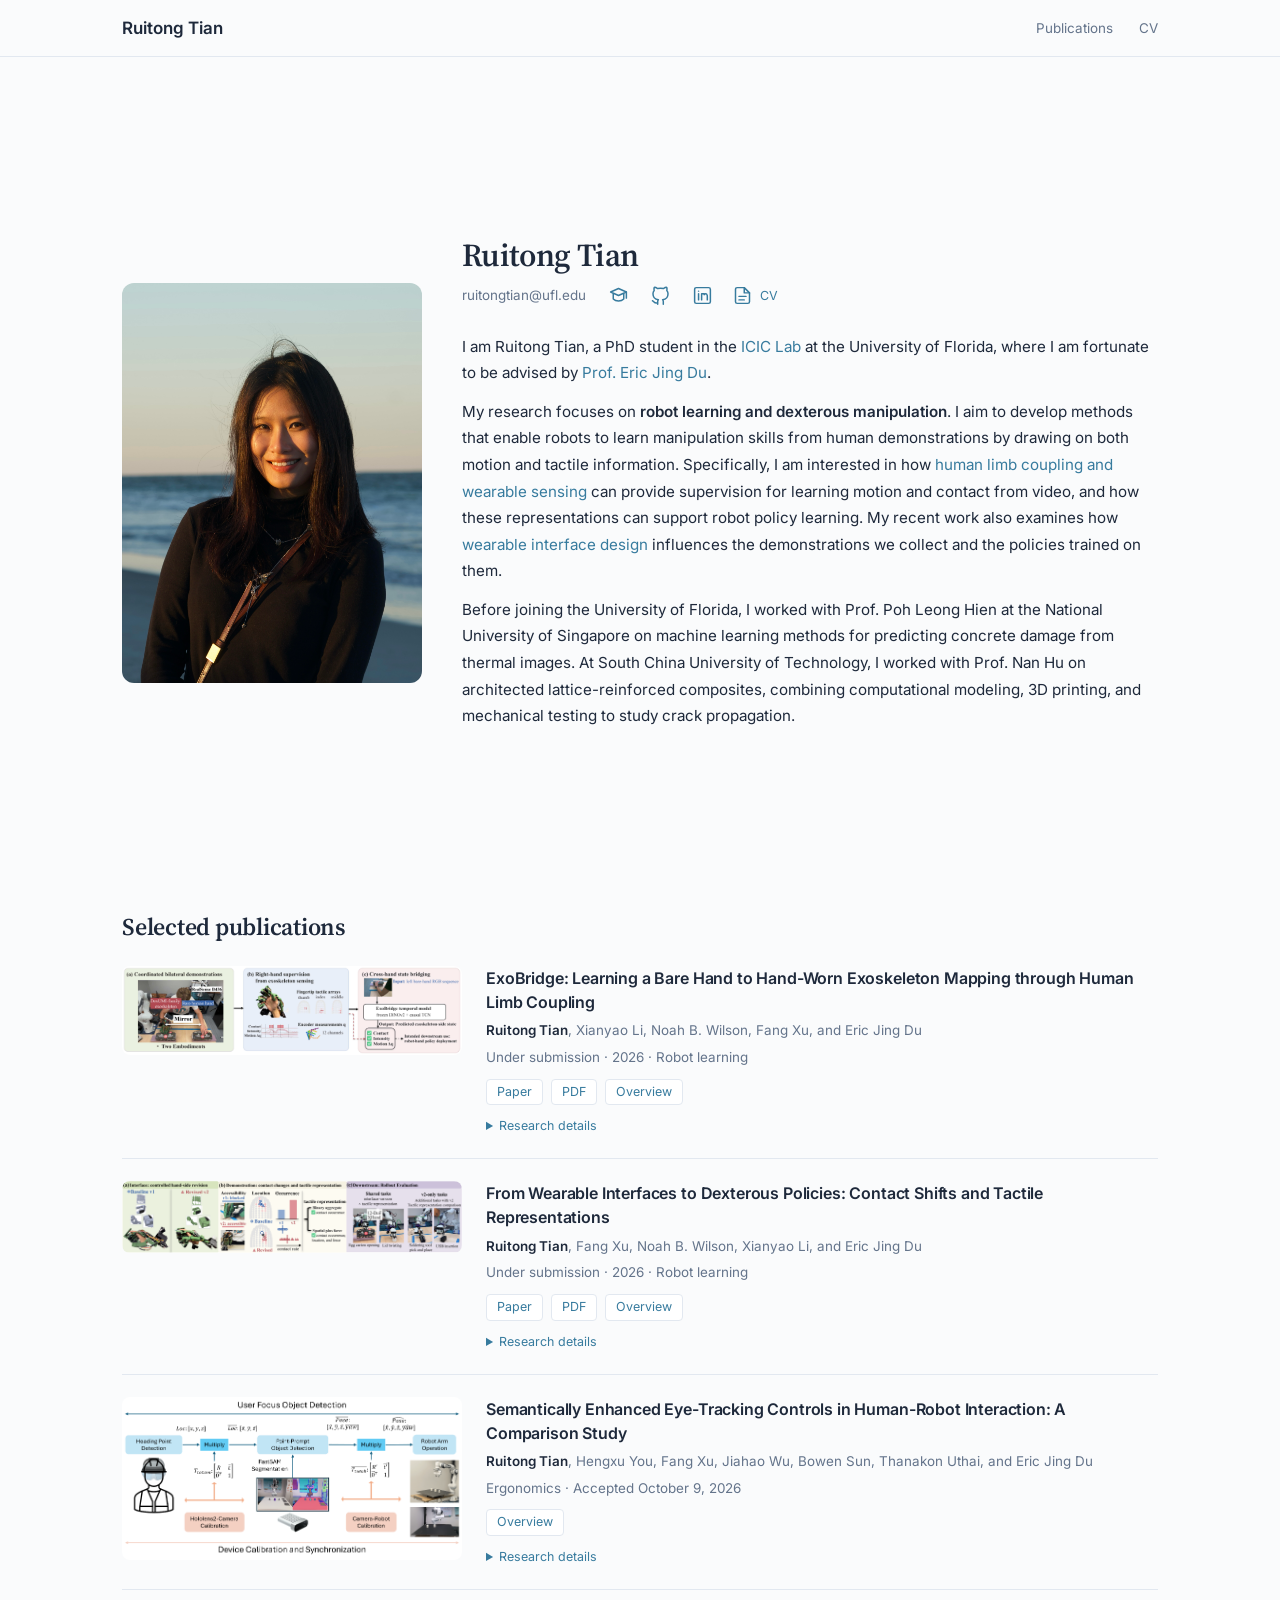
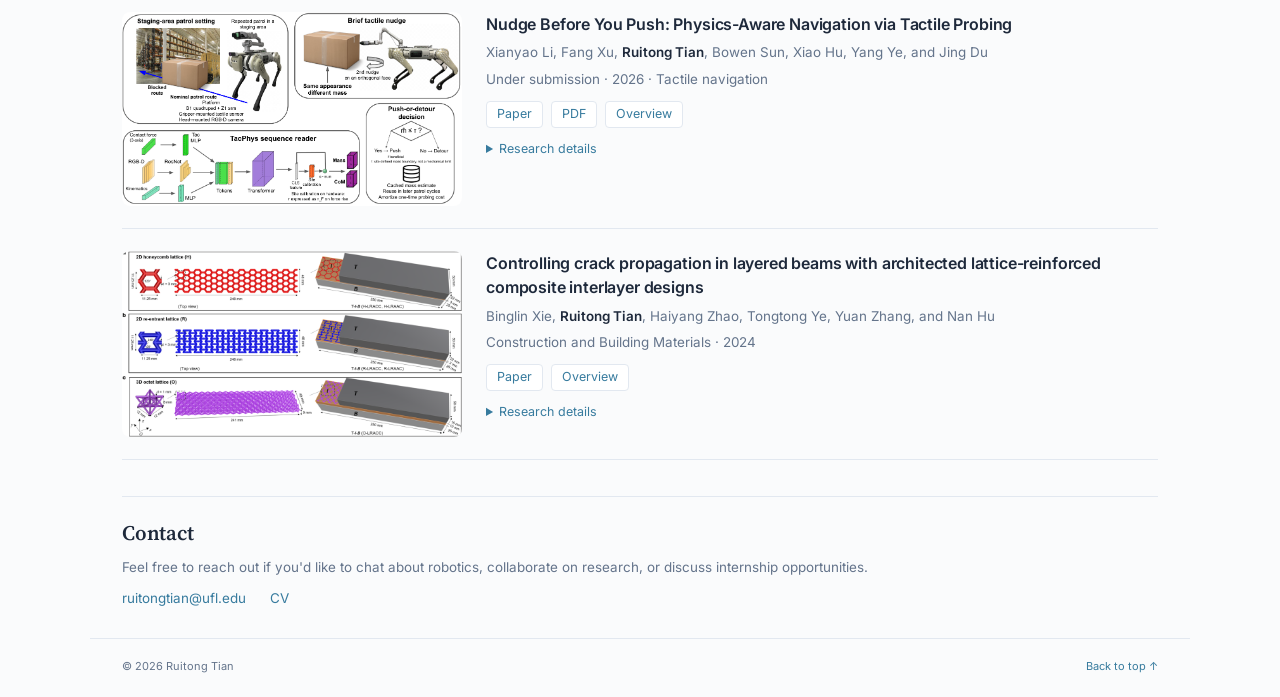
==== commit e9b5f87e: "Add profile portrait and simplify contact copy" ====
--- a/index.html
+++ b/index.html
@@ -4,13 +4,15 @@
   <meta charset="utf-8"><meta name="viewport" content="width=device-width, initial-scale=1">
   <meta name="description" content="I am Ruitong Tian, a PhD student at the University of Florida researching robot learning and dexterous manipulation from human demonstrations and tactile information.">
   <meta name="theme-color" content="#fafbfc"><meta property="og:title" content="Ruitong Tian | Dexterous Robotics"><meta property="og:description" content="I study robot learning and dexterous manipulation using human demonstrations and tactile information."><meta property="og:type" content="website"><meta property="og:url" content="https://ruitong-tian.github.io/">
-  <link rel="canonical" href="https://ruitong-tian.github.io/"><link rel="icon" href="assets/favicon.svg" type="image/svg+xml"><link rel="stylesheet" href="https://fonts.googleapis.com/css2?family=Inter:wght@300;400;500;600;700&amp;family=Source+Serif+4:ital,wght@0,400;0,600;1,400&amp;display=swap"><link rel="stylesheet" href="styles.css?v=scroll-reveal-6"><title>Ruitong Tian | Dexterous Robotics</title>
+  <link rel="canonical" href="https://ruitong-tian.github.io/"><link rel="icon" href="assets/favicon.svg" type="image/svg+xml"><link rel="stylesheet" href="https://fonts.googleapis.com/css2?family=Inter:wght@300;400;500;600;700&amp;family=Source+Serif+4:ital,wght@0,400;0,600;1,400&amp;display=swap"><link rel="stylesheet" href="styles.css?v=portrait-7"><title>Ruitong Tian | Dexterous Robotics</title>
 </head>
 <body>
 <a class="skip-link" href="#main">Skip to content</a>
 <header class="topbar"><div class="nav-wrap"><a class="wordmark" href="#about">Ruitong Tian</a><nav aria-label="Main navigation"><a href="#research">Publications</a><a href="assets/Ruitong-Tian-CV.pdf" download="Ruitong Tian_CV.pdf" target="_blank" rel="noopener">CV</a></nav></div></header>
 <main id="main" class="page-wrap">
   <section class="profile" id="about" aria-labelledby="name">
+    <div class="profile-layout">
+    <figure class="profile-photo"><img src="assets/profile.jpg" width="2315" height="3473" alt="Portrait of Ruitong Tian" fetchpriority="high" decoding="async"></figure>
     <div class="profile-content">
       <h1 id="name">Ruitong Tian</h1>
       <div class="profile-contact">
@@ -27,6 +29,7 @@
       <p>My research focuses on <strong>robot learning and dexterous manipulation</strong>. I aim to develop methods that enable robots to learn manipulation skills from human demonstrations by drawing on both motion and tactile information. Specifically, I am interested in how <a href="#paper-bridge">human limb coupling and wearable sensing</a> can provide supervision for learning motion and contact from video, and how these representations can support robot policy learning. My recent work also examines how <a href="#paper-comfort">wearable interface design</a> influences the demonstrations we collect and the policies trained on them.</p>
       <p>Before joining the University of Florida, I worked with Prof. Poh Leong Hien at the National University of Singapore on machine learning methods for predicting concrete damage from thermal images. At South China University of Technology, I worked with Prof. Nan Hu on architected lattice-reinforced composites, combining computational modeling, 3D printing, and mechanical testing to study crack propagation.</p>
       </div>
+    </div>
     </div>
   </section>
   <section class="research" id="research" aria-labelledby="research-title">
@@ -83,10 +86,9 @@
       </div>
     </article>
     </div>
-    <p class="source-note">I have included figures from our linked public preprints, the accepted Ergonomics manuscript, and the published Construction and Building Materials paper. All numerical results are from the reported studies, with publication status shown for each entry.</p>
   </section>
-  <section class="contact" id="contact" aria-labelledby="contact-title"><h2 id="contact-title">Contact</h2><p>Please email me about robotics internships, research collaboration, or questions about my work:</p><div class="contact-links"><a href="mailto:ruitongtian@ufl.edu">ruitongtian@ufl.edu</a><a href="assets/Ruitong-Tian-CV.pdf" download="Ruitong Tian_CV.pdf" target="_blank" rel="noopener">CV</a></div></section>
+  <section class="contact" id="contact" aria-labelledby="contact-title"><h2 id="contact-title">Contact</h2><p>Feel free to reach out if you'd like to chat about robotics, collaborate on research, or discuss internship opportunities.</p><div class="contact-links"><a href="mailto:ruitongtian@ufl.edu">ruitongtian@ufl.edu</a><a href="assets/Ruitong-Tian-CV.pdf" download="Ruitong Tian_CV.pdf" target="_blank" rel="noopener">CV</a></div></section>
 </main>
 <footer class="page-wrap"><span>© 2026 Ruitong Tian</span><a href="#about">Back to top ↑</a></footer>
-<script src="script.js?v=scroll-reveal-6" defer></script>
+<script src="script.js?v=portrait-7" defer></script>
 </body></html>
--- a/styles.css
+++ b/styles.css
@@ -20,6 +20,10 @@
 nav a{color:var(--muted)}
 nav a.active{color:var(--accent);text-decoration:underline}
 .profile{display:flex;flex-direction:column;justify-content:center;min-height:calc(100vh - 56px);min-height:calc(100svh - 56px);padding:72px 0 64px}
+.profile-layout{display:grid;grid-template-columns:300px minmax(0,1fr);gap:40px;align-items:center}
+.profile-photo{margin:0}
+.profile-photo img{width:100%;aspect-ratio:3/4;object-fit:cover;object-position:50% 40%;border-radius:12px}
+.profile-content{min-width:0}
 h1{font:600 32px/1.2 var(--serif);letter-spacing:-.64px;margin-bottom:6px}
 .profile-email{font-size:13.44px;color:var(--muted)}
 .profile-contact{display:flex;align-items:center;gap:20px;margin:7px 0 24px}
@@ -49,7 +53,6 @@
 .detail-copy{padding-top:12px}
 .detail-copy p{font-size:13.44px;line-height:1.7;color:var(--ink);margin-bottom:10px}
 .detail-copy p:last-child{margin-bottom:0}
-.source-note{font-size:11px;line-height:1.7;color:var(--muted);margin:18px 0 0}
 .contact{border-top:1px solid var(--line);margin-top:36px;padding:24px 0 28px}
 .contact h2{font-size:20.8px;margin-bottom:10px}
 .contact p{font-size:13.44px;color:var(--muted);margin-bottom:8px}
@@ -58,7 +61,7 @@
 [data-scroll-reveal]{transition:opacity .6s ease,transform .6s cubic-bezier(.2,.65,.3,1)}
 .reveal-pending{opacity:0;transform:translateY(22px)}
 .reveal-pending:focus-within{opacity:1;transform:none}
-@media(max-width:950px){.paper{grid-template-columns:280px minmax(0,1fr)}}
-@media(max-width:760px){.page-wrap,.nav-wrap{padding-left:20px;padding-right:20px}.nav-wrap{height:56px}.wordmark{font-size:16px}nav{font-size:12.48px;gap:20px}.profile{padding:32px 0 36px}.profile-content{min-width:0}h1{font-size:25.6px;letter-spacing:-.512px}.profile-contact{flex-wrap:wrap;gap:8px 18px;margin:8px 0 22px}.biography p{font-size:15.2px}.research{padding-top:6px}h2{font-size:20.8px;margin-bottom:20px}.paper{grid-template-columns:1fr;gap:16px;padding:22px 0}.paper-visual{width:100%;max-width:340px}.paper-body h3{font-size:15.2px}.authors,.paper-status{font-size:13.44px}.paper-links a,.paper-details summary{font-size:12.48px}.source-note{font-size:11px}.contact{margin-top:28px;padding-top:22px}.contact p,.contact-links{font-size:13.44px}footer{font-size:10px}}
+@media(max-width:950px){.profile-layout{grid-template-columns:260px minmax(0,1fr);gap:32px}.paper{grid-template-columns:280px minmax(0,1fr)}}
+@media(max-width:760px){.page-wrap,.nav-wrap{padding-left:20px;padding-right:20px}.nav-wrap{height:56px}.wordmark{font-size:16px}nav{font-size:12.48px;gap:20px}.profile{padding:32px 0 36px}.profile-layout{grid-template-columns:1fr;gap:28px}.profile-photo{width:240px;max-width:100%;justify-self:start}h1{font-size:25.6px;letter-spacing:-.512px}.profile-contact{flex-wrap:wrap;gap:8px 18px;margin:8px 0 22px}.biography p{font-size:15.2px}.research{padding-top:6px}h2{font-size:20.8px;margin-bottom:20px}.paper{grid-template-columns:1fr;gap:16px;padding:22px 0}.paper-visual{width:100%;max-width:340px}.paper-body h3{font-size:15.2px}.authors,.paper-status{font-size:13.44px}.paper-links a,.paper-details summary{font-size:12.48px}.contact{margin-top:28px;padding-top:22px}.contact p,.contact-links{font-size:13.44px}footer{font-size:10px}}
 @media(prefers-reduced-motion:reduce){html{scroll-behavior:auto}[data-scroll-reveal]{opacity:1;transform:none;transition:none}}
-@media print{.topbar,.skip-link,footer{display:none}.page-wrap{padding:0}.profile{display:block;min-height:0;padding:0 0 28px}[data-scroll-reveal]{opacity:1;transform:none;transition:none}.paper{break-inside:avoid;grid-template-columns:240px 1fr}.paper-links a{padding:0;border:0;background:none}.contact{margin-top:24px}}
+@media print{.topbar,.skip-link,footer{display:none}.page-wrap{padding:0}.profile{display:block;min-height:0;padding:0 0 28px}.profile-layout{grid-template-columns:140px 1fr;gap:24px}.profile-photo{width:auto}[data-scroll-reveal]{opacity:1;transform:none;transition:none}.paper{break-inside:avoid;grid-template-columns:240px 1fr}.paper-links a{padding:0;border:0;background:none}.contact{margin-top:24px}}
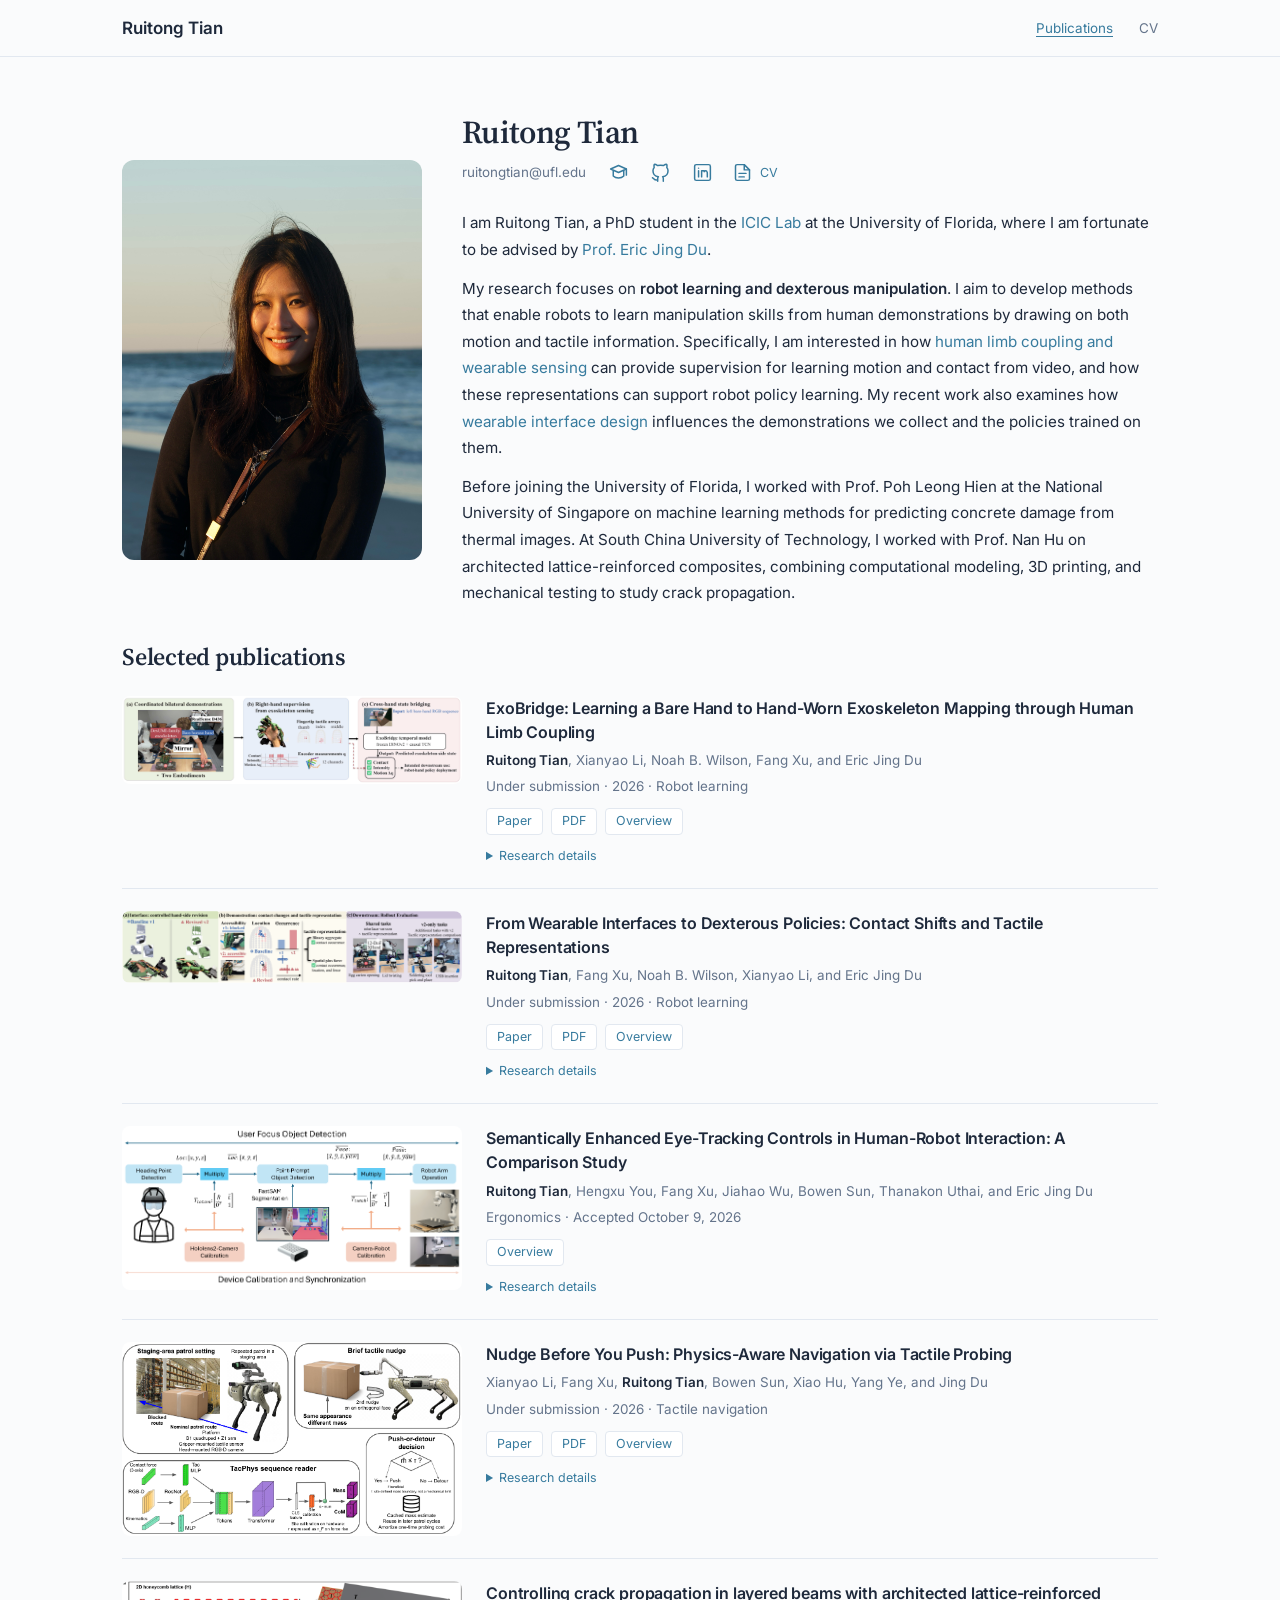
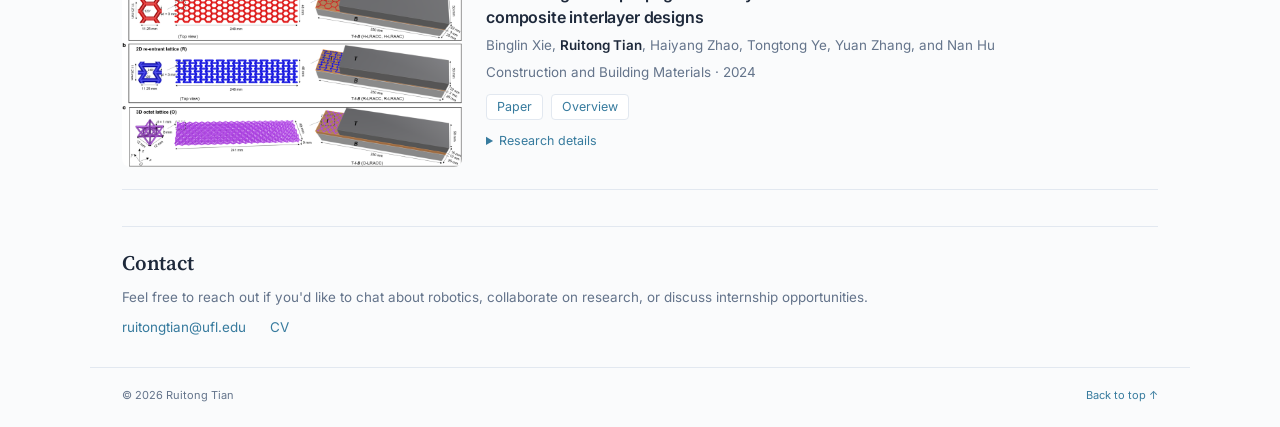
==== commit eedb436b: "Tighten spacing above selected publications" ====
--- a/index.html
+++ b/index.html
@@ -4,7 +4,7 @@
   <meta charset="utf-8"><meta name="viewport" content="width=device-width, initial-scale=1">
   <meta name="description" content="I am Ruitong Tian, a PhD student at the University of Florida researching robot learning and dexterous manipulation from human demonstrations and tactile information.">
   <meta name="theme-color" content="#fafbfc"><meta property="og:title" content="Ruitong Tian | Dexterous Robotics"><meta property="og:description" content="I study robot learning and dexterous manipulation using human demonstrations and tactile information."><meta property="og:type" content="website"><meta property="og:url" content="https://ruitong-tian.github.io/">
-  <link rel="canonical" href="https://ruitong-tian.github.io/"><link rel="icon" href="assets/favicon.svg" type="image/svg+xml"><link rel="stylesheet" href="https://fonts.googleapis.com/css2?family=Inter:wght@300;400;500;600;700&amp;family=Source+Serif+4:ital,wght@0,400;0,600;1,400&amp;display=swap"><link rel="stylesheet" href="styles.css?v=portrait-7"><title>Ruitong Tian | Dexterous Robotics</title>
+  <link rel="canonical" href="https://ruitong-tian.github.io/"><link rel="icon" href="assets/favicon.svg" type="image/svg+xml"><link rel="stylesheet" href="https://fonts.googleapis.com/css2?family=Inter:wght@300;400;500;600;700&amp;family=Source+Serif+4:ital,wght@0,400;0,600;1,400&amp;display=swap"><link rel="stylesheet" href="styles.css?v=portrait-spacing-8"><title>Ruitong Tian | Dexterous Robotics</title>
 </head>
 <body>
 <a class="skip-link" href="#main">Skip to content</a>
--- a/styles.css
+++ b/styles.css
@@ -19,7 +19,7 @@
 nav{display:flex;gap:26px;align-items:center;font-size:13.44px}
 nav a{color:var(--muted)}
 nav a.active{color:var(--accent);text-decoration:underline}
-.profile{display:flex;flex-direction:column;justify-content:center;min-height:calc(100vh - 56px);min-height:calc(100svh - 56px);padding:72px 0 64px}
+.profile{display:flex;flex-direction:column;justify-content:center;padding:56px 0 24px}
 .profile-layout{display:grid;grid-template-columns:300px minmax(0,1fr);gap:40px;align-items:center}
 .profile-photo{margin:0}
 .profile-photo img{width:100%;aspect-ratio:3/4;object-fit:cover;object-position:50% 40%;border-radius:12px}
@@ -62,6 +62,6 @@
 .reveal-pending{opacity:0;transform:translateY(22px)}
 .reveal-pending:focus-within{opacity:1;transform:none}
 @media(max-width:950px){.profile-layout{grid-template-columns:260px minmax(0,1fr);gap:32px}.paper{grid-template-columns:280px minmax(0,1fr)}}
-@media(max-width:760px){.page-wrap,.nav-wrap{padding-left:20px;padding-right:20px}.nav-wrap{height:56px}.wordmark{font-size:16px}nav{font-size:12.48px;gap:20px}.profile{padding:32px 0 36px}.profile-layout{grid-template-columns:1fr;gap:28px}.profile-photo{width:240px;max-width:100%;justify-self:start}h1{font-size:25.6px;letter-spacing:-.512px}.profile-contact{flex-wrap:wrap;gap:8px 18px;margin:8px 0 22px}.biography p{font-size:15.2px}.research{padding-top:6px}h2{font-size:20.8px;margin-bottom:20px}.paper{grid-template-columns:1fr;gap:16px;padding:22px 0}.paper-visual{width:100%;max-width:340px}.paper-body h3{font-size:15.2px}.authors,.paper-status{font-size:13.44px}.paper-links a,.paper-details summary{font-size:12.48px}.contact{margin-top:28px;padding-top:22px}.contact p,.contact-links{font-size:13.44px}footer{font-size:10px}}
+@media(max-width:760px){.page-wrap,.nav-wrap{padding-left:20px;padding-right:20px}.nav-wrap{height:56px}.wordmark{font-size:16px}nav{font-size:12.48px;gap:20px}.profile{padding:28px 0 16px}.profile-layout{grid-template-columns:1fr;gap:28px}.profile-photo{width:240px;max-width:100%;justify-self:start}h1{font-size:25.6px;letter-spacing:-.512px}.profile-contact{flex-wrap:wrap;gap:8px 18px;margin:8px 0 22px}.biography p{font-size:15.2px}.research{padding-top:6px}h2{font-size:20.8px;margin-bottom:20px}.paper{grid-template-columns:1fr;gap:16px;padding:22px 0}.paper-visual{width:100%;max-width:340px}.paper-body h3{font-size:15.2px}.authors,.paper-status{font-size:13.44px}.paper-links a,.paper-details summary{font-size:12.48px}.contact{margin-top:28px;padding-top:22px}.contact p,.contact-links{font-size:13.44px}footer{font-size:10px}}
 @media(prefers-reduced-motion:reduce){html{scroll-behavior:auto}[data-scroll-reveal]{opacity:1;transform:none;transition:none}}
 @media print{.topbar,.skip-link,footer{display:none}.page-wrap{padding:0}.profile{display:block;min-height:0;padding:0 0 28px}.profile-layout{grid-template-columns:140px 1fr;gap:24px}.profile-photo{width:auto}[data-scroll-reveal]{opacity:1;transform:none;transition:none}.paper{break-inside:avoid;grid-template-columns:240px 1fr}.paper-links a{padding:0;border:0;background:none}.contact{margin-top:24px}}
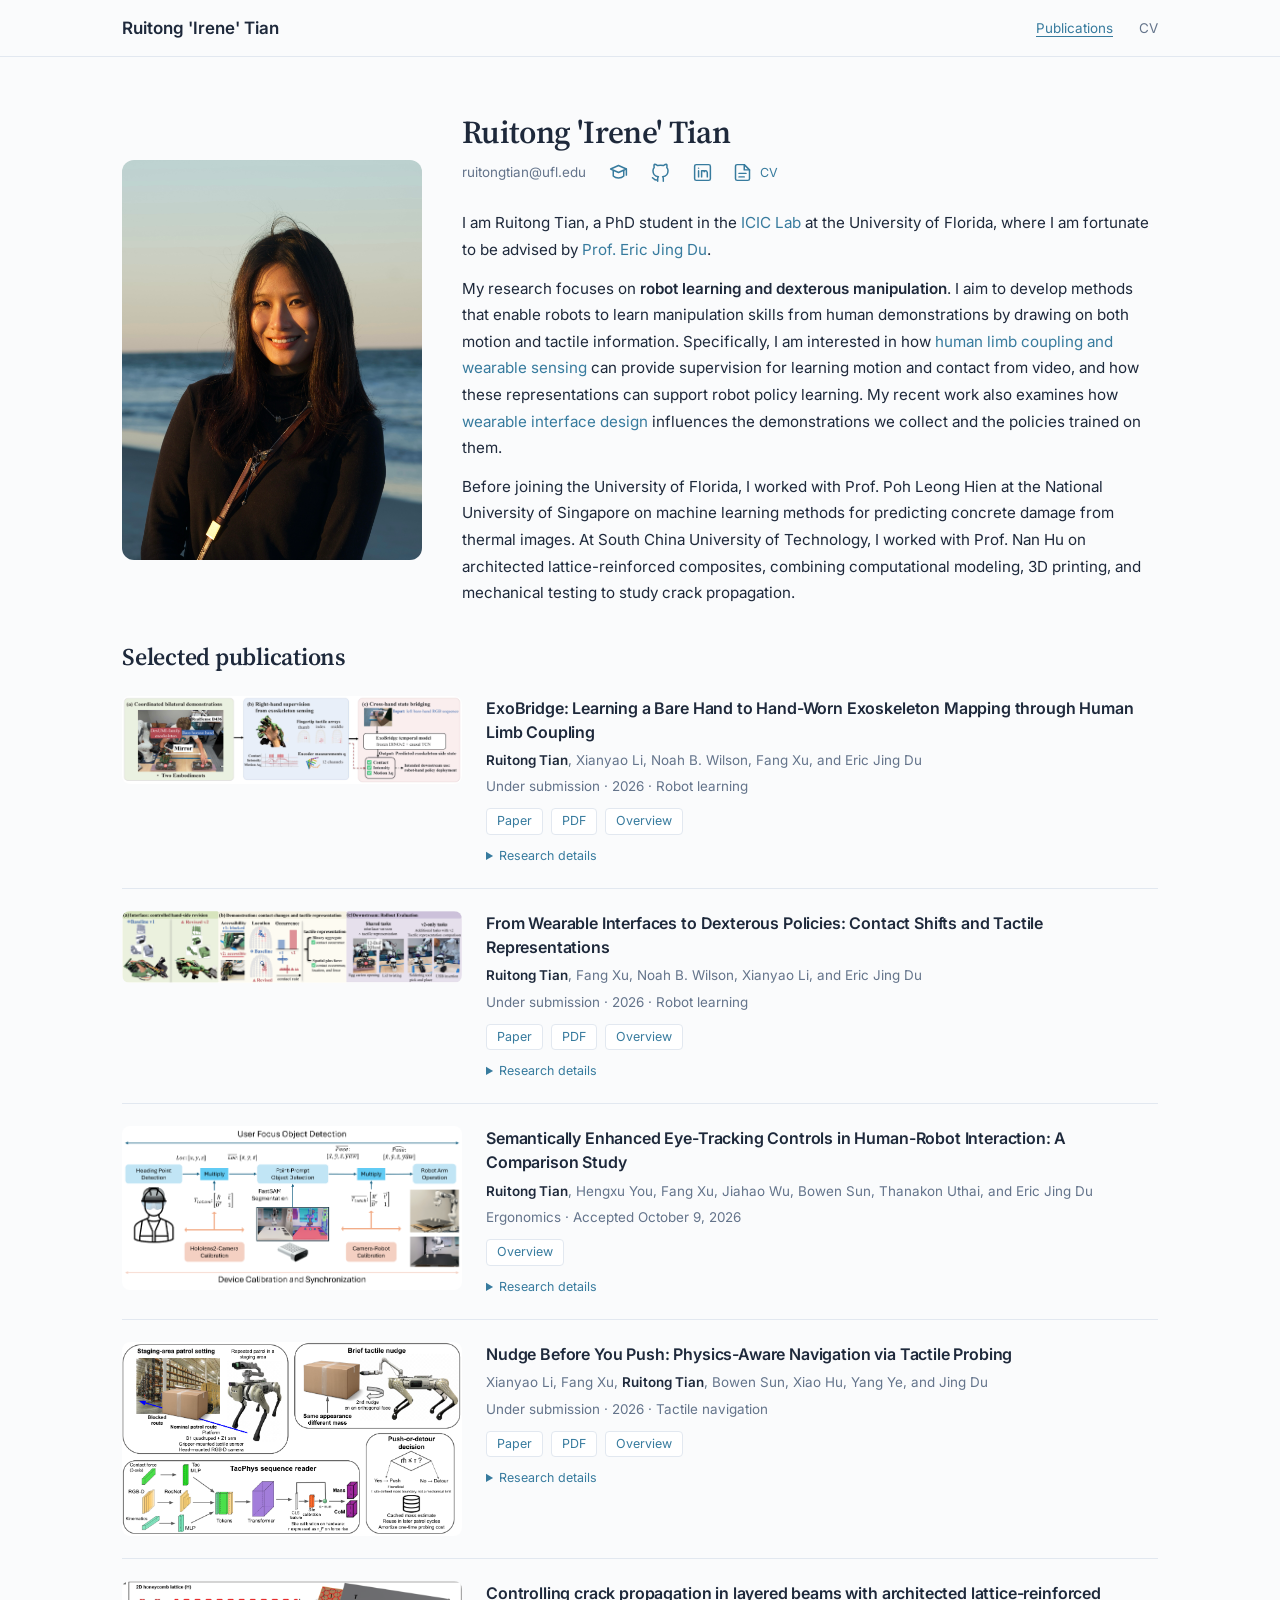
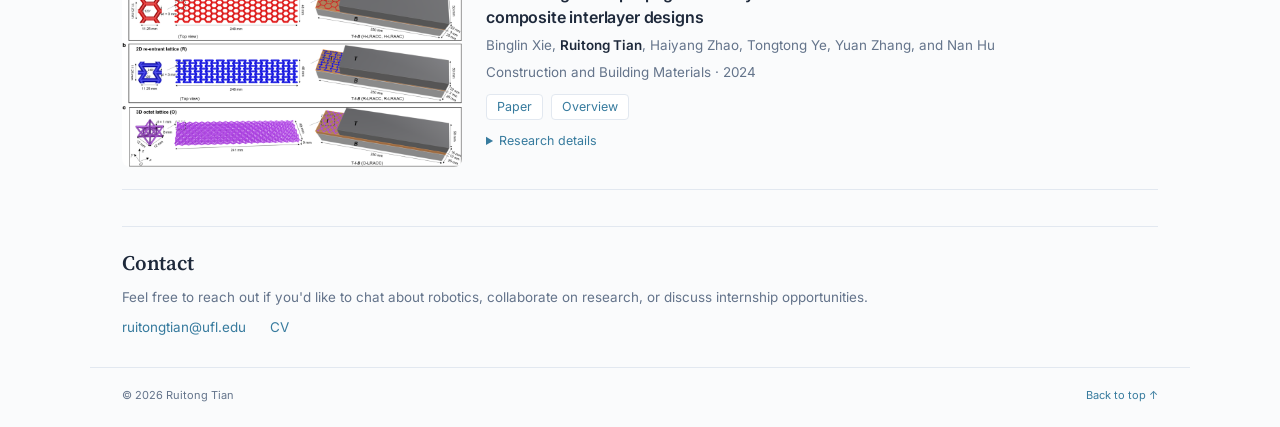
==== commit 42afa39c: "Update homepage display name to Ruitong 'Irene' Tian" ====
--- a/index.html
+++ b/index.html
@@ -3,18 +3,18 @@
 <head>
   <meta charset="utf-8"><meta name="viewport" content="width=device-width, initial-scale=1">
   <meta name="description" content="I am Ruitong Tian, a PhD student at the University of Florida researching robot learning and dexterous manipulation from human demonstrations and tactile information.">
-  <meta name="theme-color" content="#fafbfc"><meta property="og:title" content="Ruitong Tian | Dexterous Robotics"><meta property="og:description" content="I study robot learning and dexterous manipulation using human demonstrations and tactile information."><meta property="og:type" content="website"><meta property="og:url" content="https://ruitong-tian.github.io/">
-  <link rel="canonical" href="https://ruitong-tian.github.io/"><link rel="icon" href="assets/favicon.svg" type="image/svg+xml"><link rel="stylesheet" href="https://fonts.googleapis.com/css2?family=Inter:wght@300;400;500;600;700&amp;family=Source+Serif+4:ital,wght@0,400;0,600;1,400&amp;display=swap"><link rel="stylesheet" href="styles.css?v=portrait-spacing-8"><title>Ruitong Tian | Dexterous Robotics</title>
+  <meta name="theme-color" content="#fafbfc"><meta property="og:title" content="Ruitong 'Irene' Tian"><meta property="og:description" content="I study robot learning and dexterous manipulation using human demonstrations and tactile information."><meta property="og:type" content="website"><meta property="og:url" content="https://ruitong-tian.github.io/">
+  <link rel="canonical" href="https://ruitong-tian.github.io/"><link rel="icon" href="assets/favicon.svg" type="image/svg+xml"><link rel="stylesheet" href="https://fonts.googleapis.com/css2?family=Inter:wght@300;400;500;600;700&amp;family=Source+Serif+4:ital,wght@0,400;0,600;1,400&amp;display=swap"><link rel="stylesheet" href="styles.css?v=portrait-spacing-8"><title>Ruitong 'Irene' Tian</title>
 </head>
 <body>
 <a class="skip-link" href="#main">Skip to content</a>
-<header class="topbar"><div class="nav-wrap"><a class="wordmark" href="#about">Ruitong Tian</a><nav aria-label="Main navigation"><a href="#research">Publications</a><a href="assets/Ruitong-Tian-CV.pdf" download="Ruitong Tian_CV.pdf" target="_blank" rel="noopener">CV</a></nav></div></header>
+<header class="topbar"><div class="nav-wrap"><a class="wordmark" href="#about">Ruitong 'Irene' Tian</a><nav aria-label="Main navigation"><a href="#research">Publications</a><a href="assets/Ruitong-Tian-CV.pdf" download="Ruitong Tian_CV.pdf" target="_blank" rel="noopener">CV</a></nav></div></header>
 <main id="main" class="page-wrap">
   <section class="profile" id="about" aria-labelledby="name">
     <div class="profile-layout">
     <figure class="profile-photo"><img src="assets/profile.jpg" width="2315" height="3473" alt="Portrait of Ruitong Tian" fetchpriority="high" decoding="async"></figure>
     <div class="profile-content">
-      <h1 id="name">Ruitong Tian</h1>
+      <h1 id="name">Ruitong 'Irene' Tian</h1>
       <div class="profile-contact">
       <a class="profile-email" href="mailto:ruitongtian@ufl.edu">ruitongtian@ufl.edu</a>
       <div class="profile-links" aria-label="Academic and professional profiles">
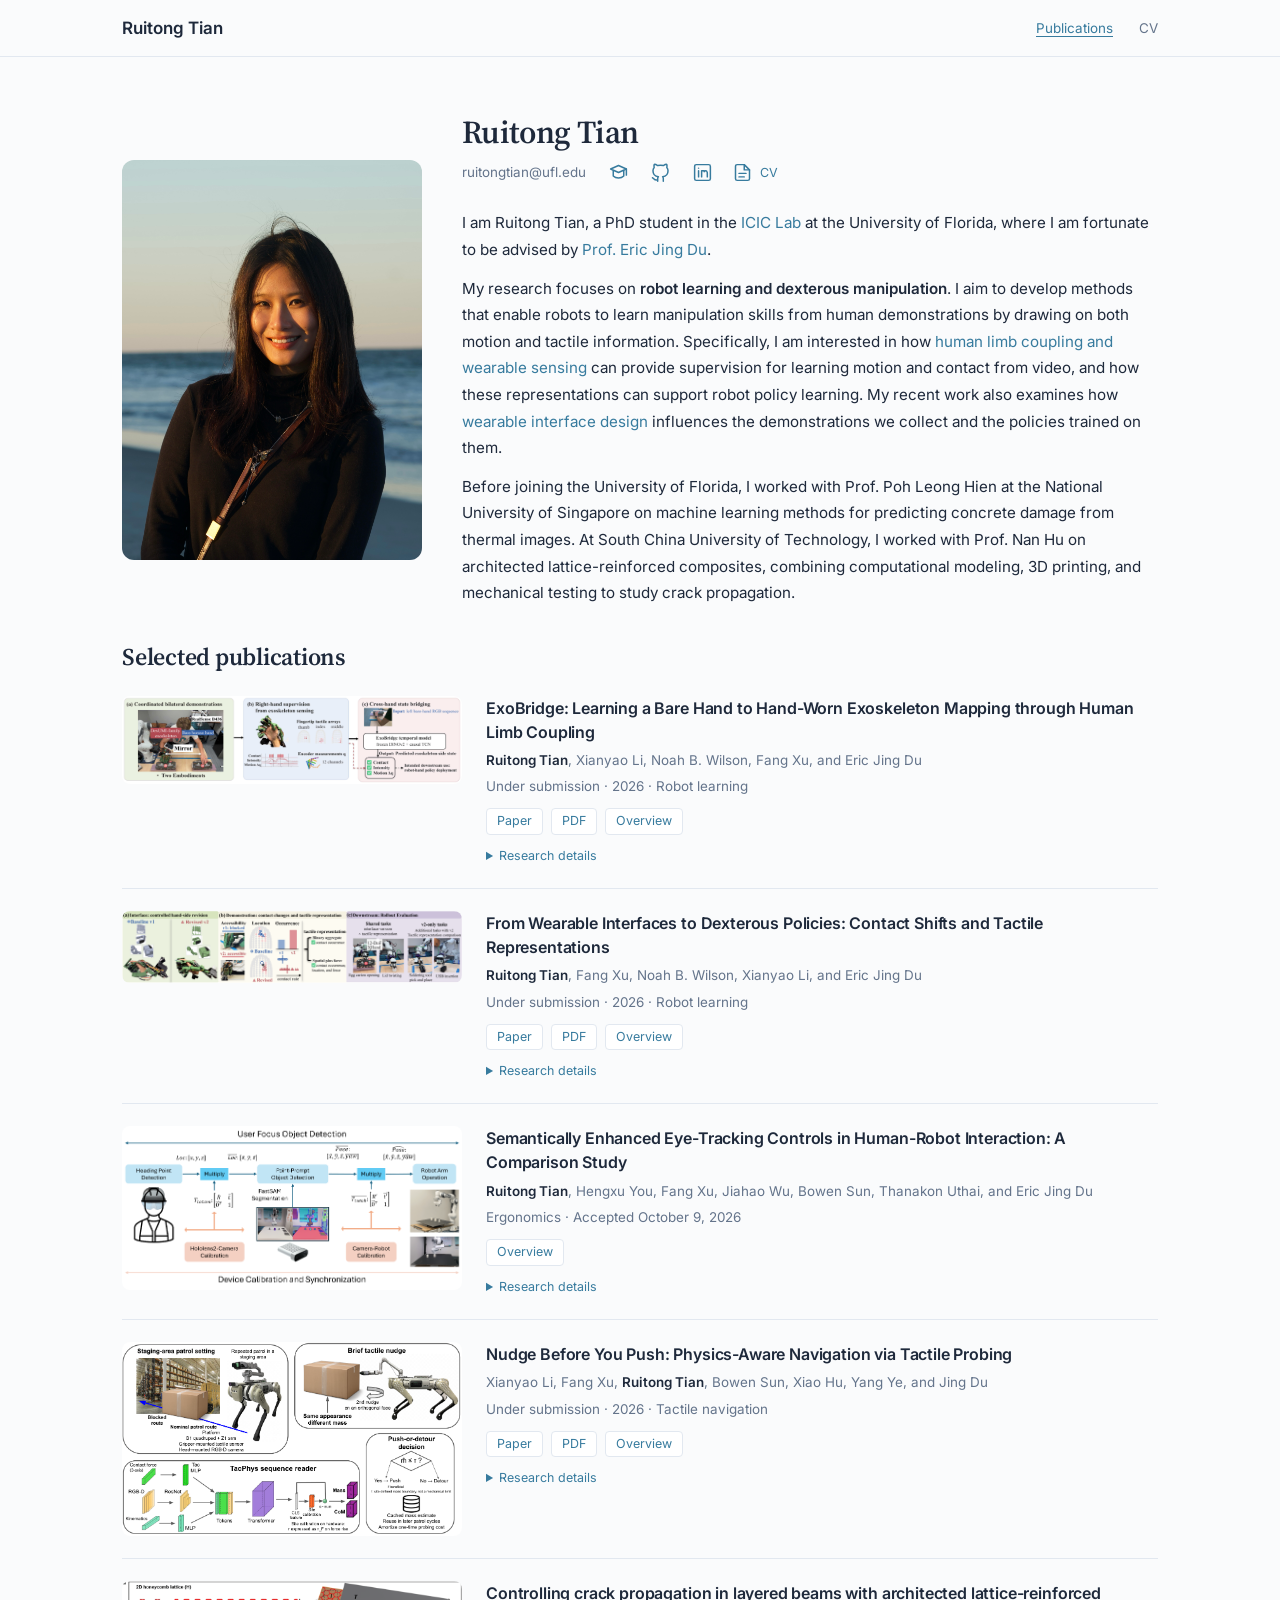
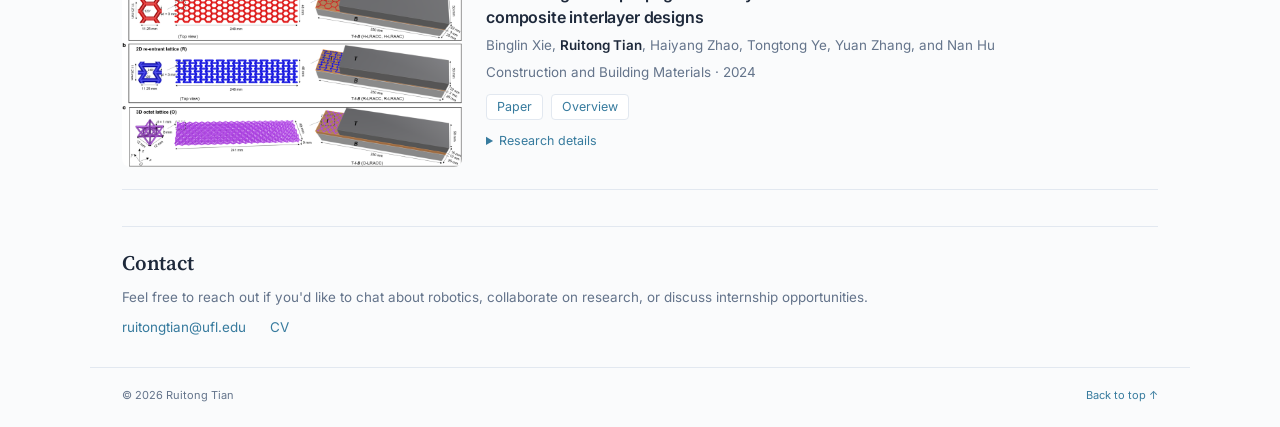
==== commit 2c9a4f2d: "Use Ruitong Tian in visible page content" ====
--- a/index.html
+++ b/index.html
@@ -8,13 +8,13 @@
 </head>
 <body>
 <a class="skip-link" href="#main">Skip to content</a>
-<header class="topbar"><div class="nav-wrap"><a class="wordmark" href="#about">Ruitong 'Irene' Tian</a><nav aria-label="Main navigation"><a href="#research">Publications</a><a href="assets/Ruitong-Tian-CV.pdf" download="Ruitong Tian_CV.pdf" target="_blank" rel="noopener">CV</a></nav></div></header>
+<header class="topbar"><div class="nav-wrap"><a class="wordmark" href="#about">Ruitong Tian</a><nav aria-label="Main navigation"><a href="#research">Publications</a><a href="assets/Ruitong-Tian-CV.pdf" download="Ruitong Tian_CV.pdf" target="_blank" rel="noopener">CV</a></nav></div></header>
 <main id="main" class="page-wrap">
   <section class="profile" id="about" aria-labelledby="name">
     <div class="profile-layout">
     <figure class="profile-photo"><img src="assets/profile.jpg" width="2315" height="3473" alt="Portrait of Ruitong Tian" fetchpriority="high" decoding="async"></figure>
     <div class="profile-content">
-      <h1 id="name">Ruitong 'Irene' Tian</h1>
+      <h1 id="name">Ruitong Tian</h1>
       <div class="profile-contact">
       <a class="profile-email" href="mailto:ruitongtian@ufl.edu">ruitongtian@ufl.edu</a>
       <div class="profile-links" aria-label="Academic and professional profiles">
